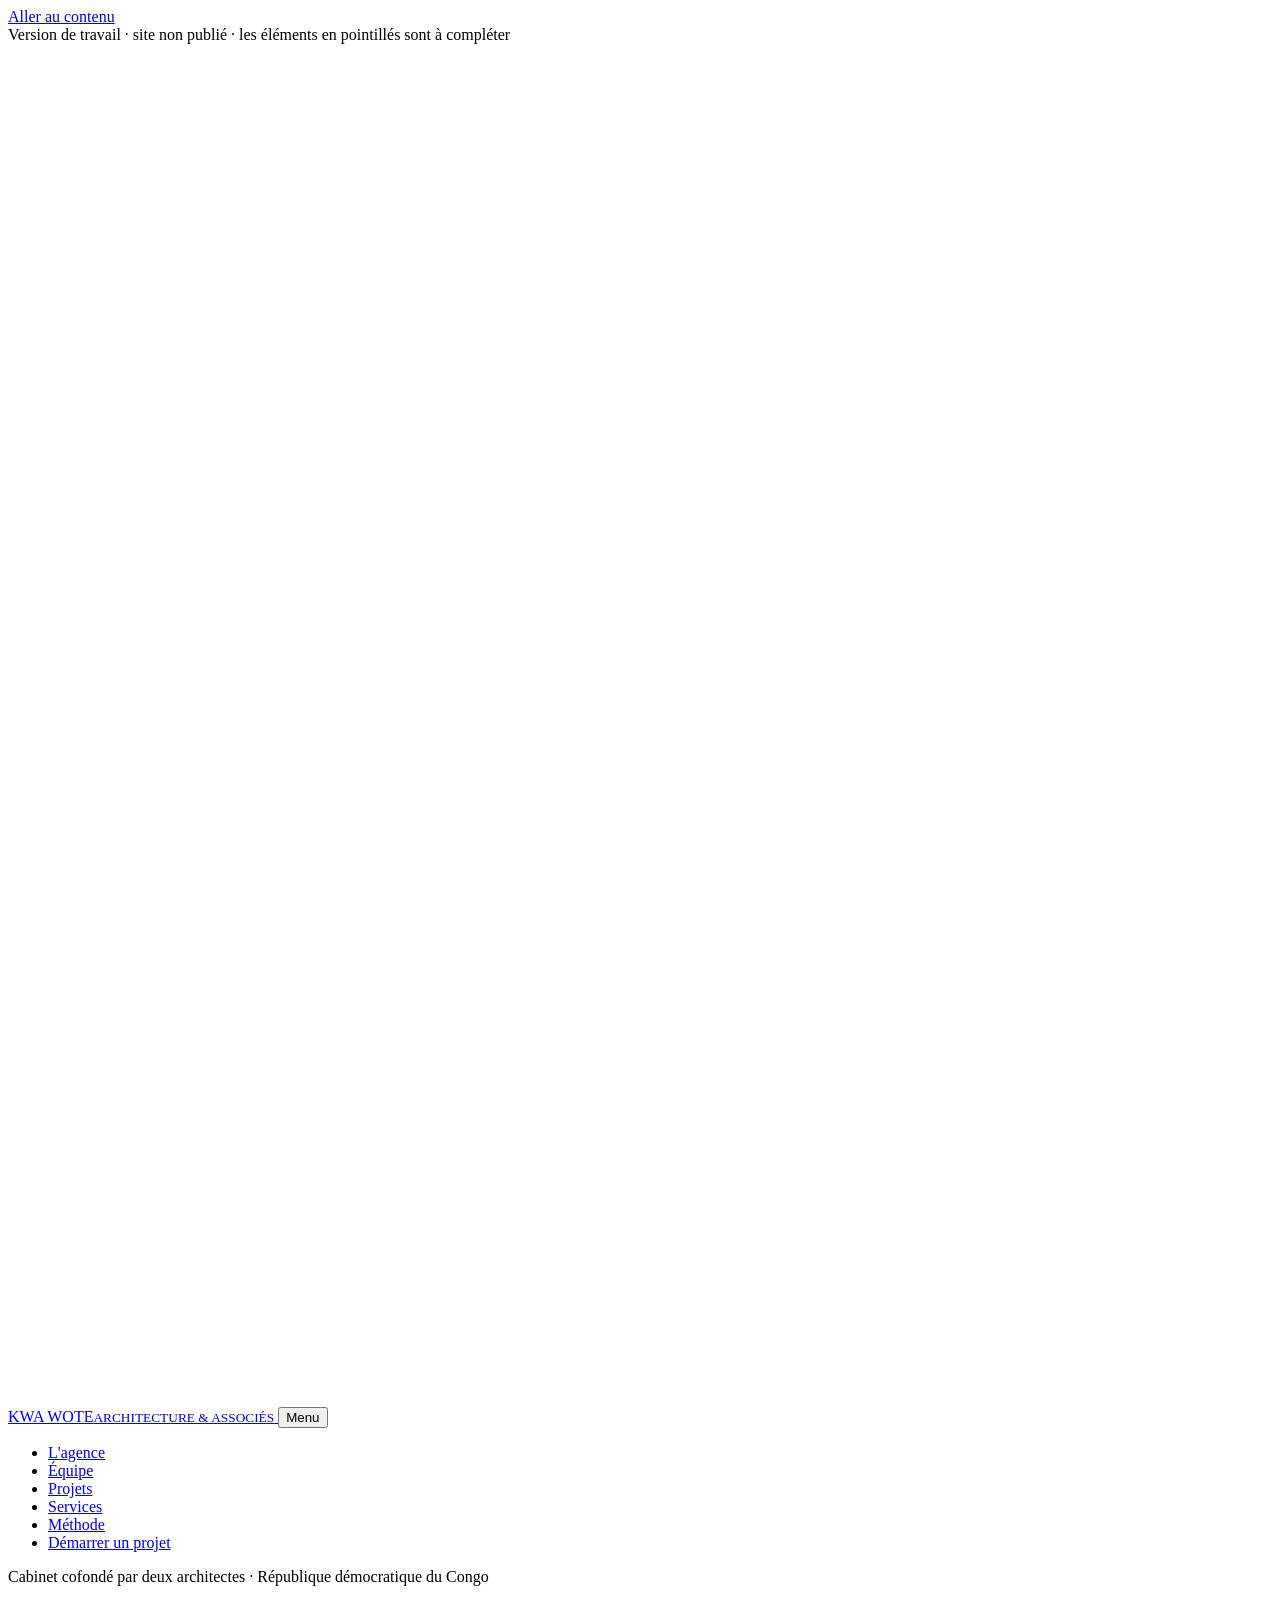
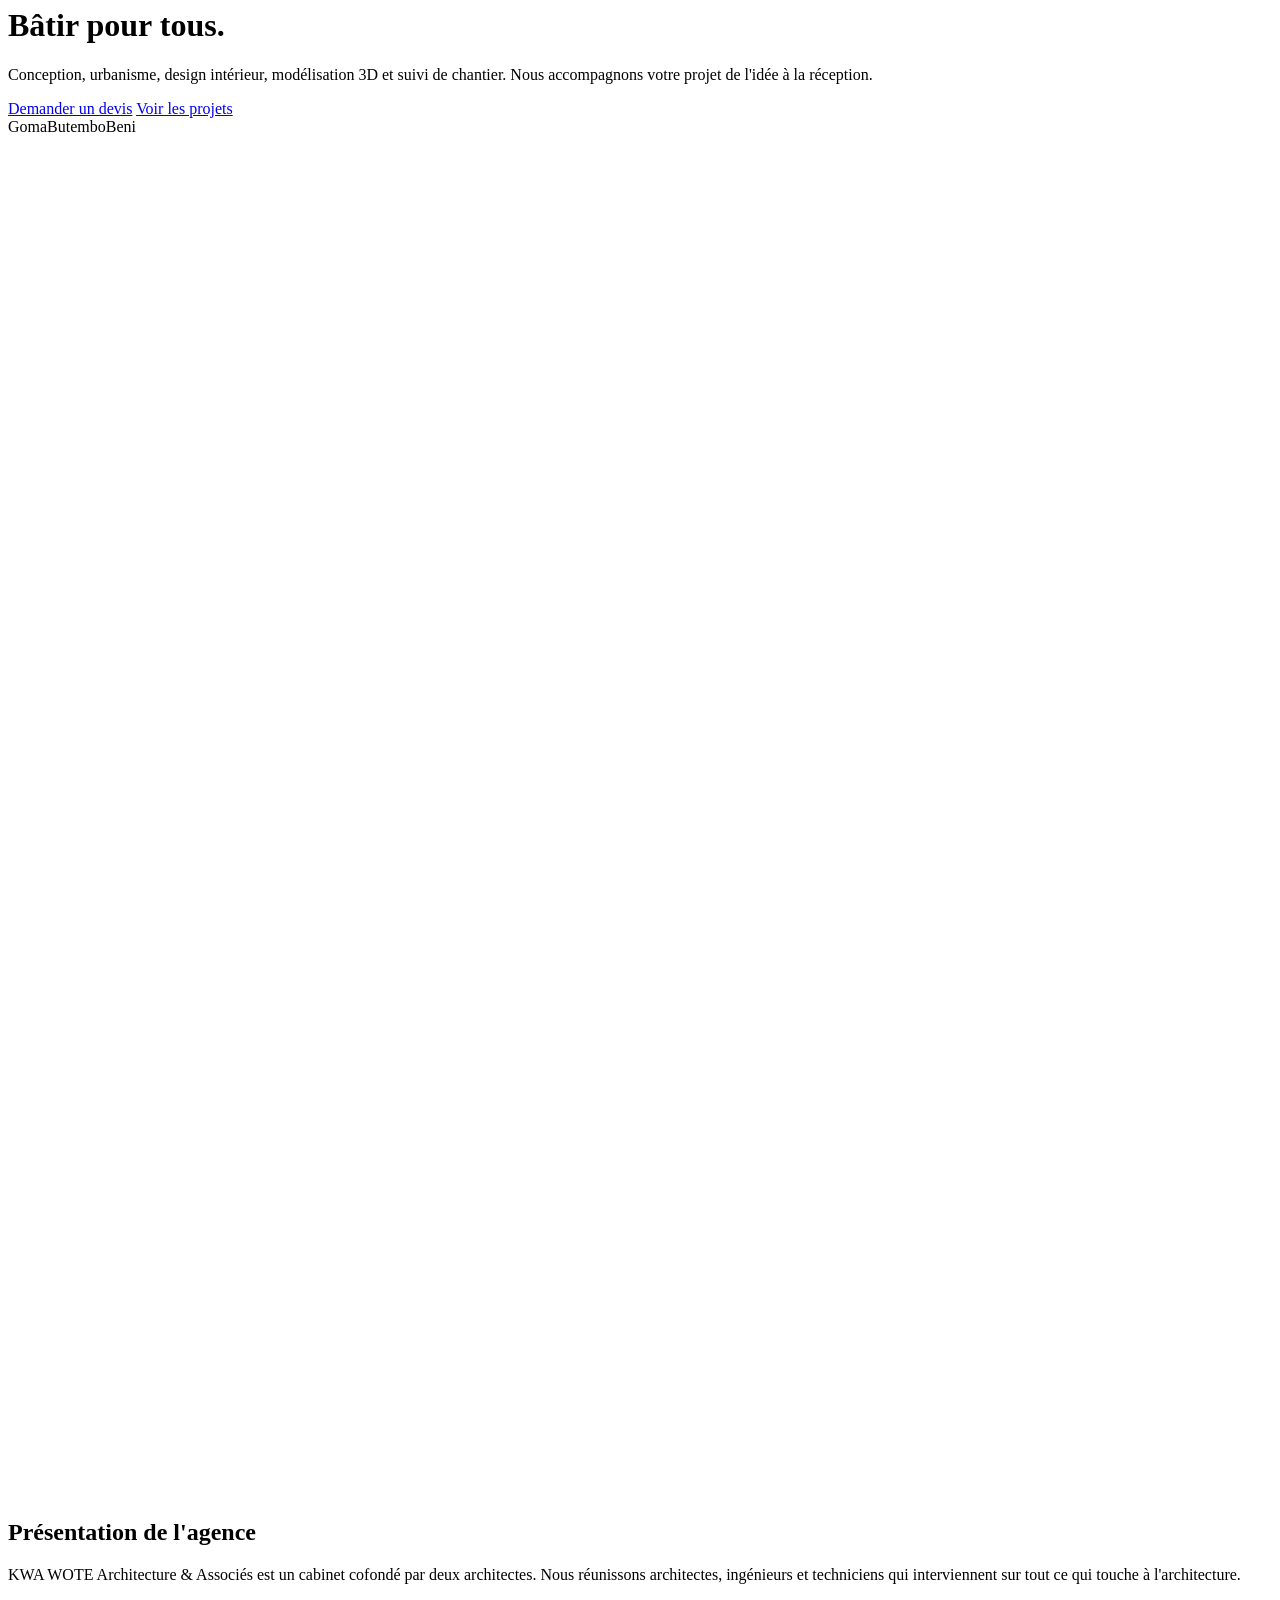
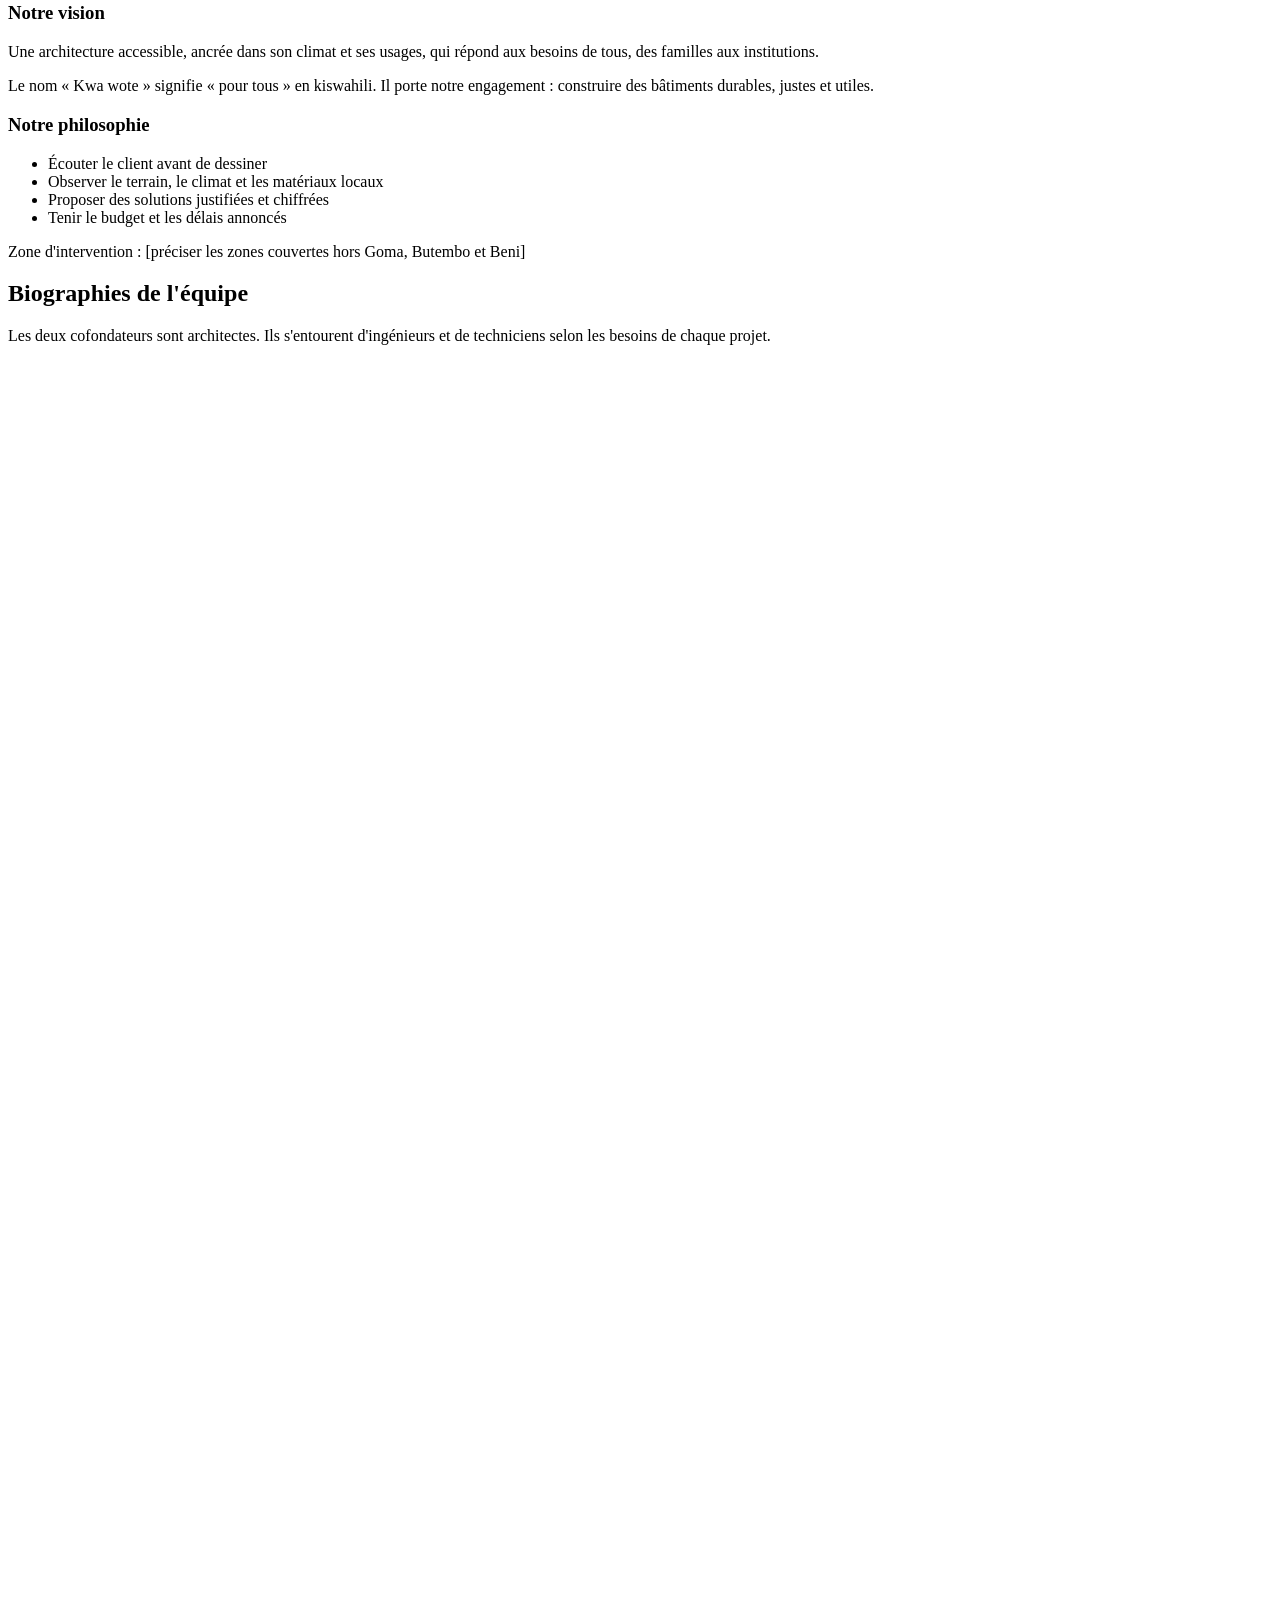
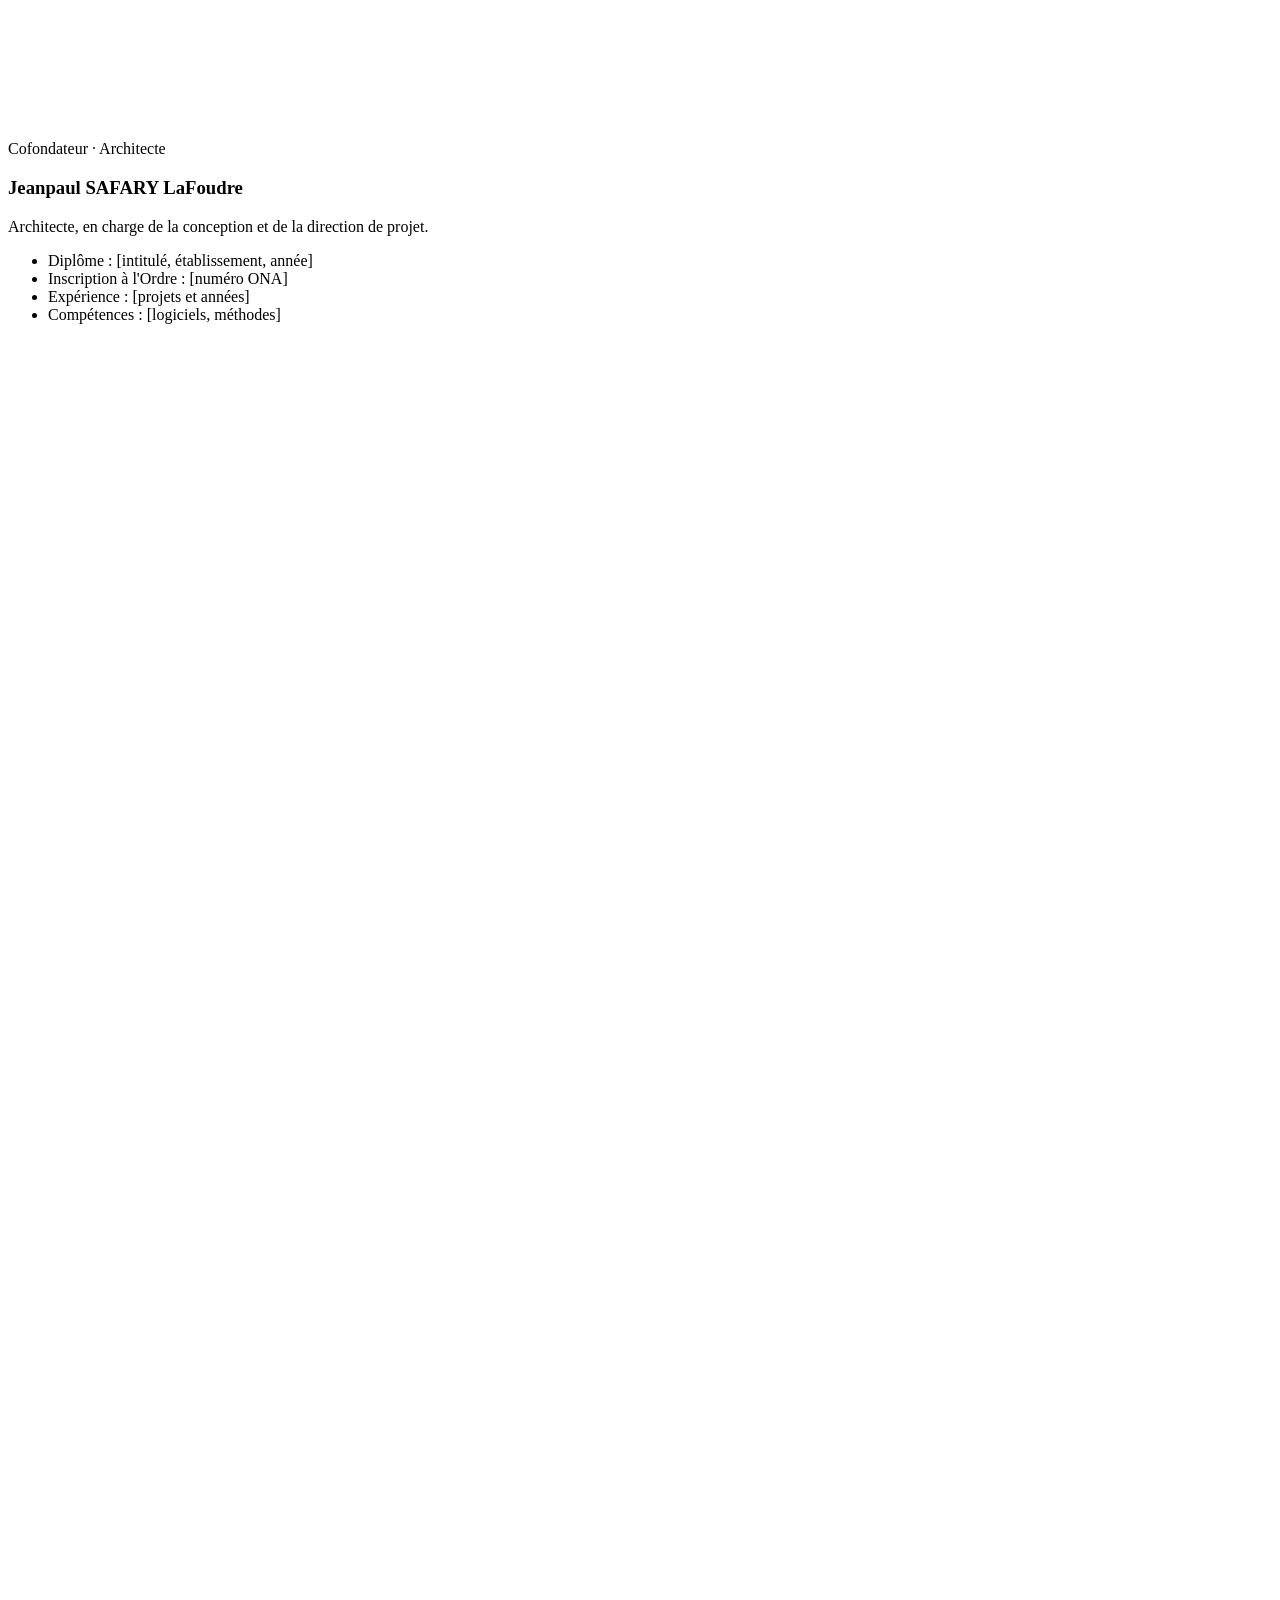
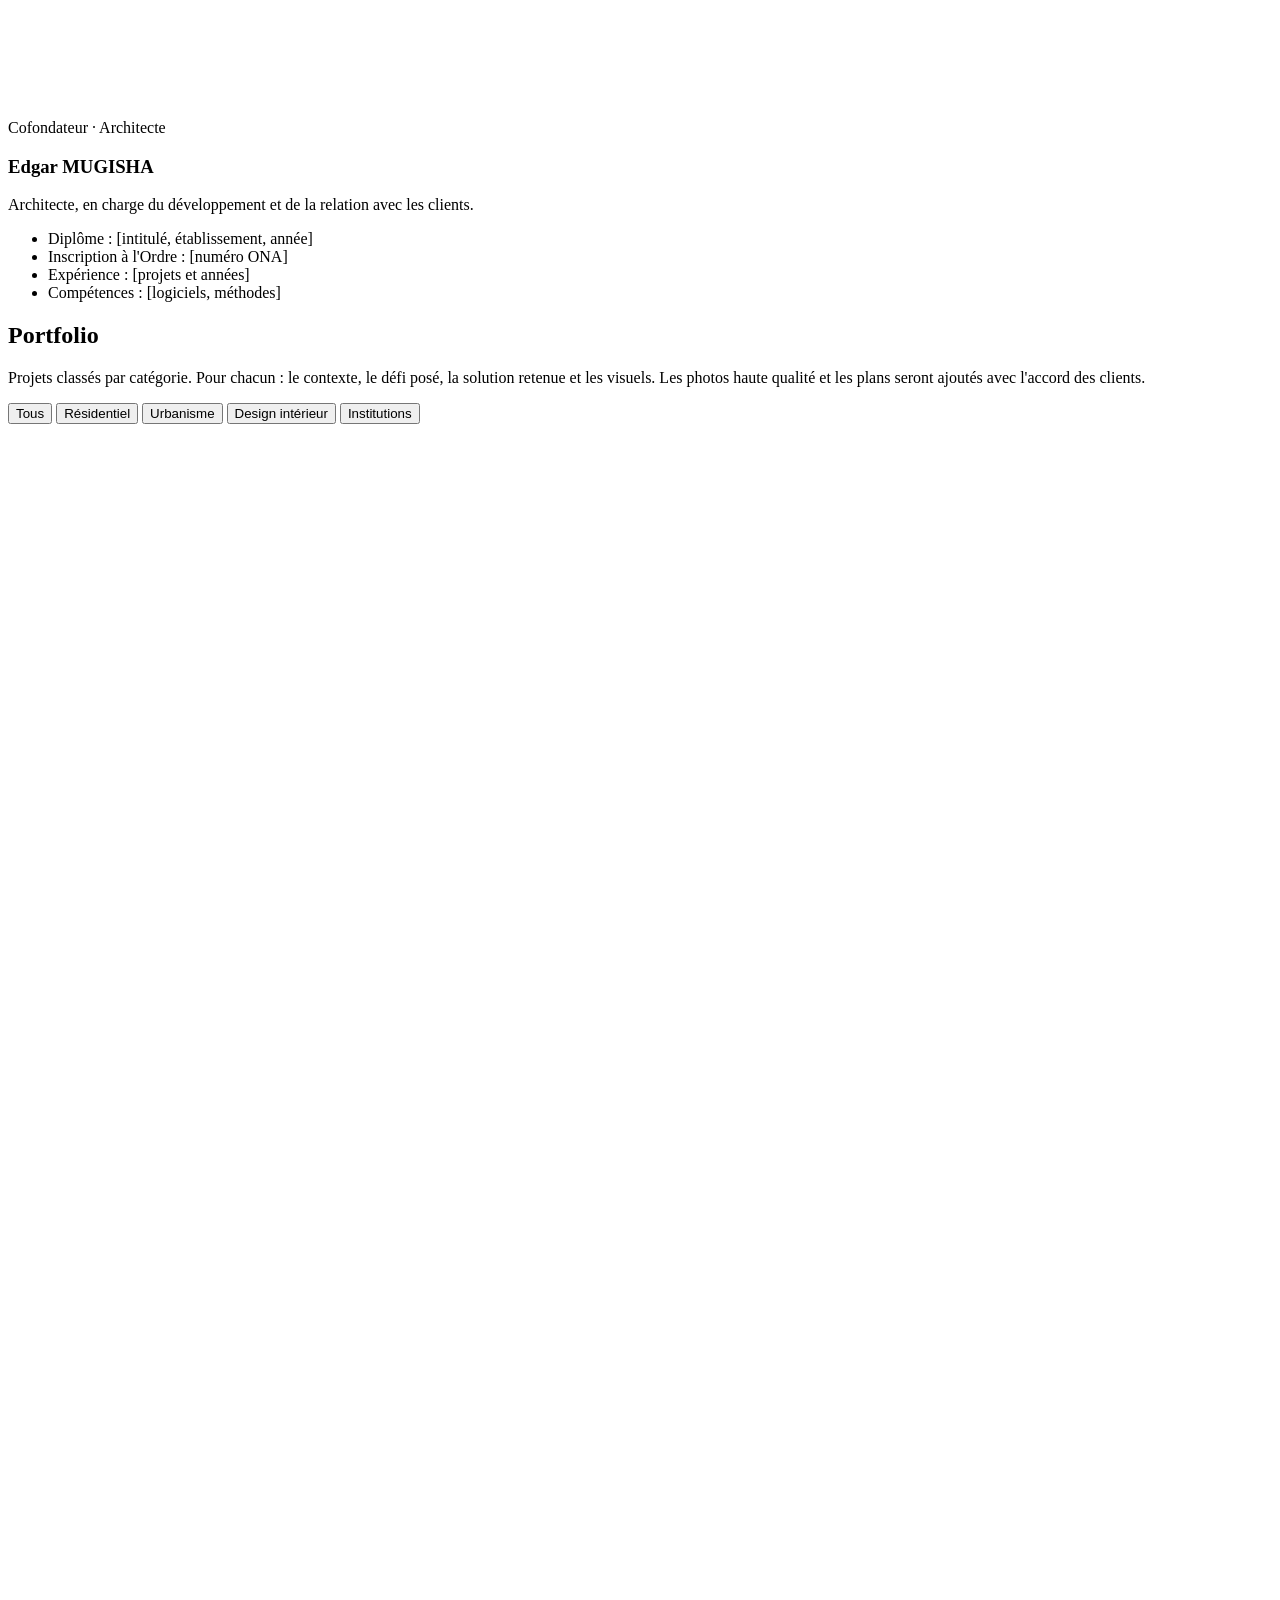
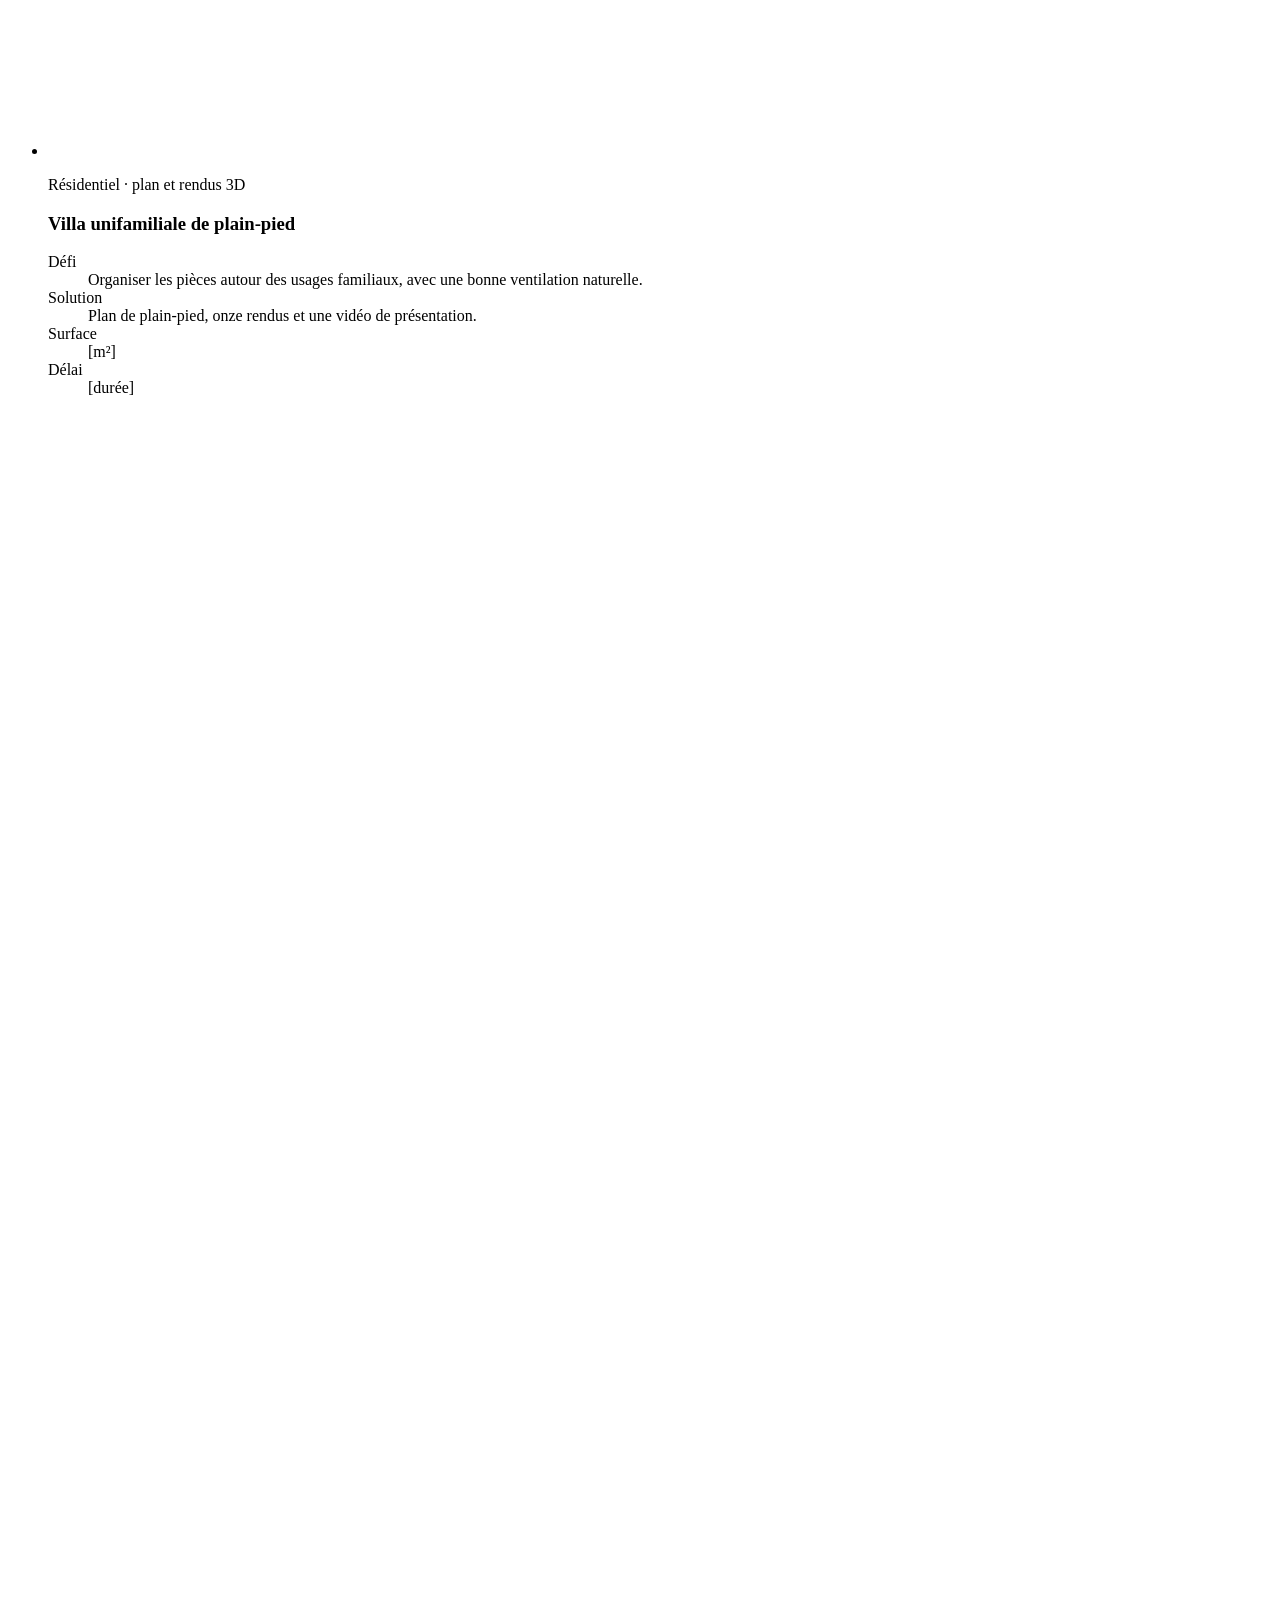
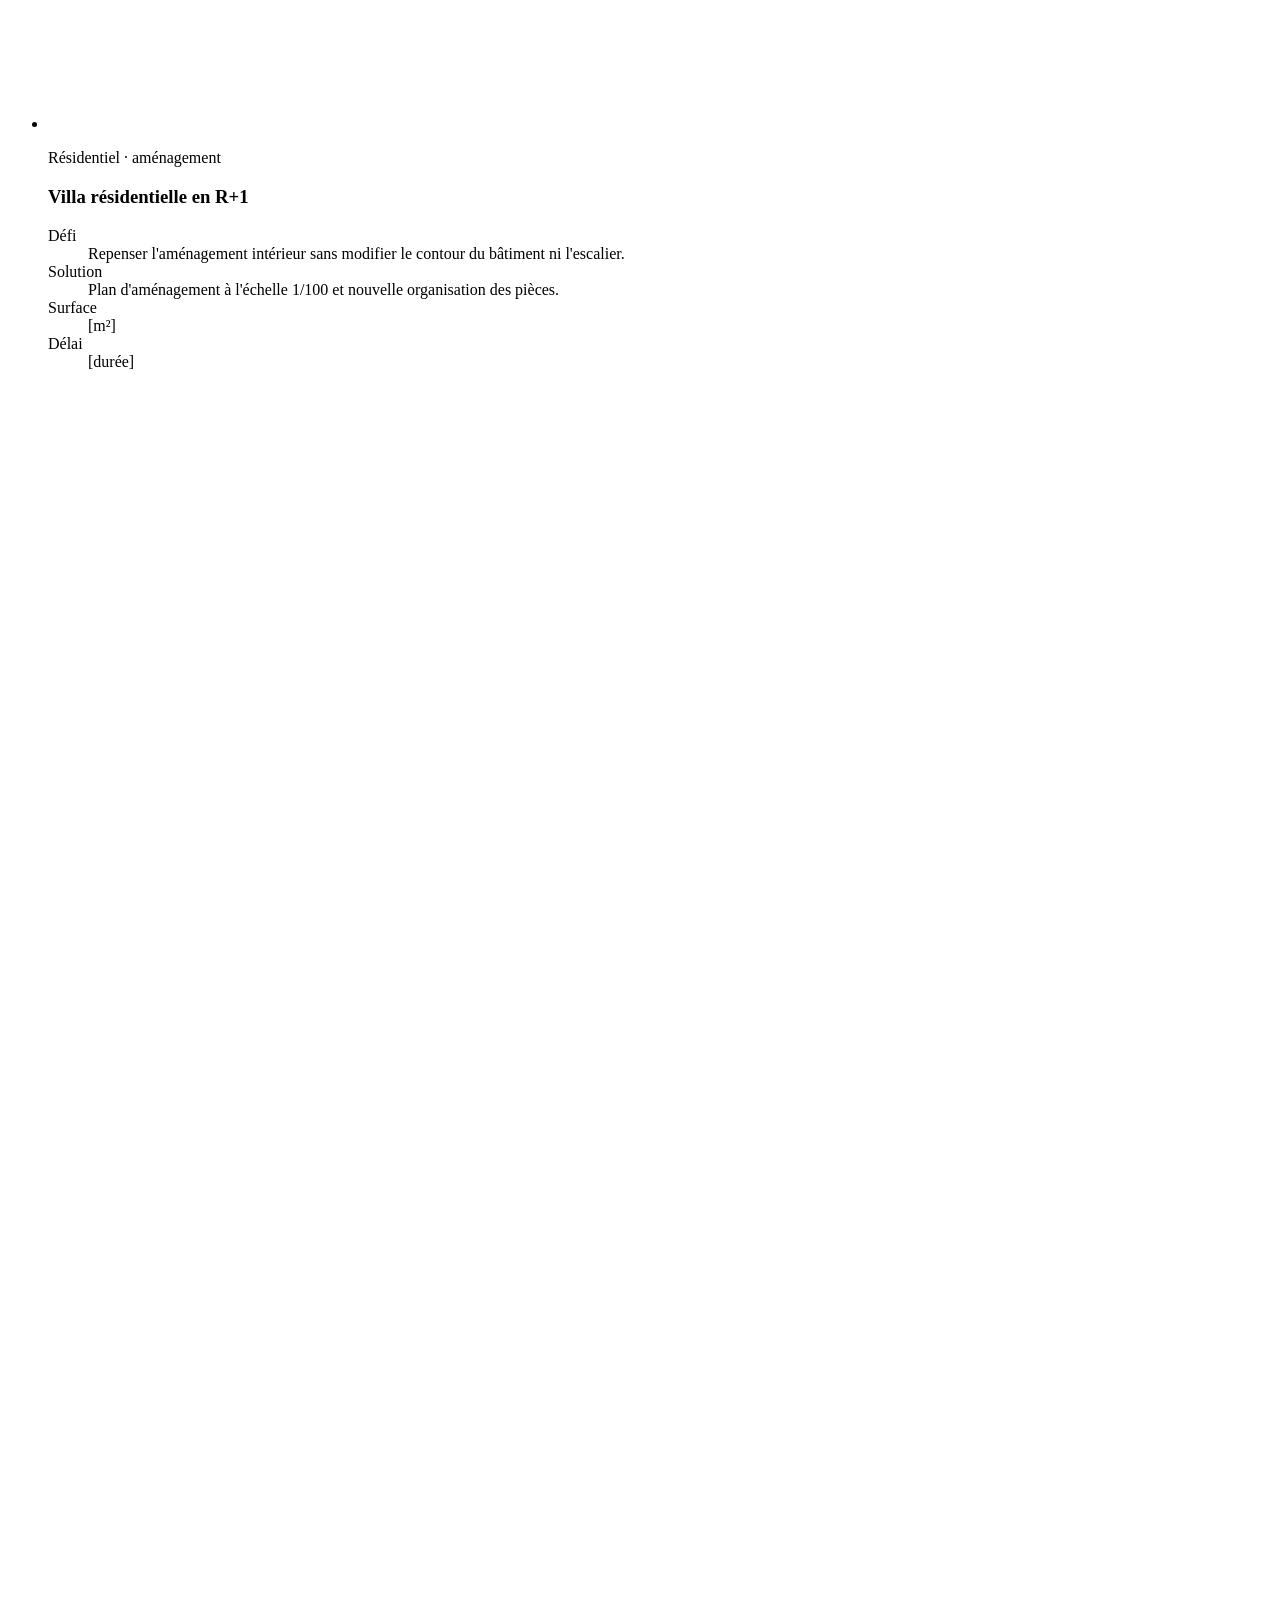
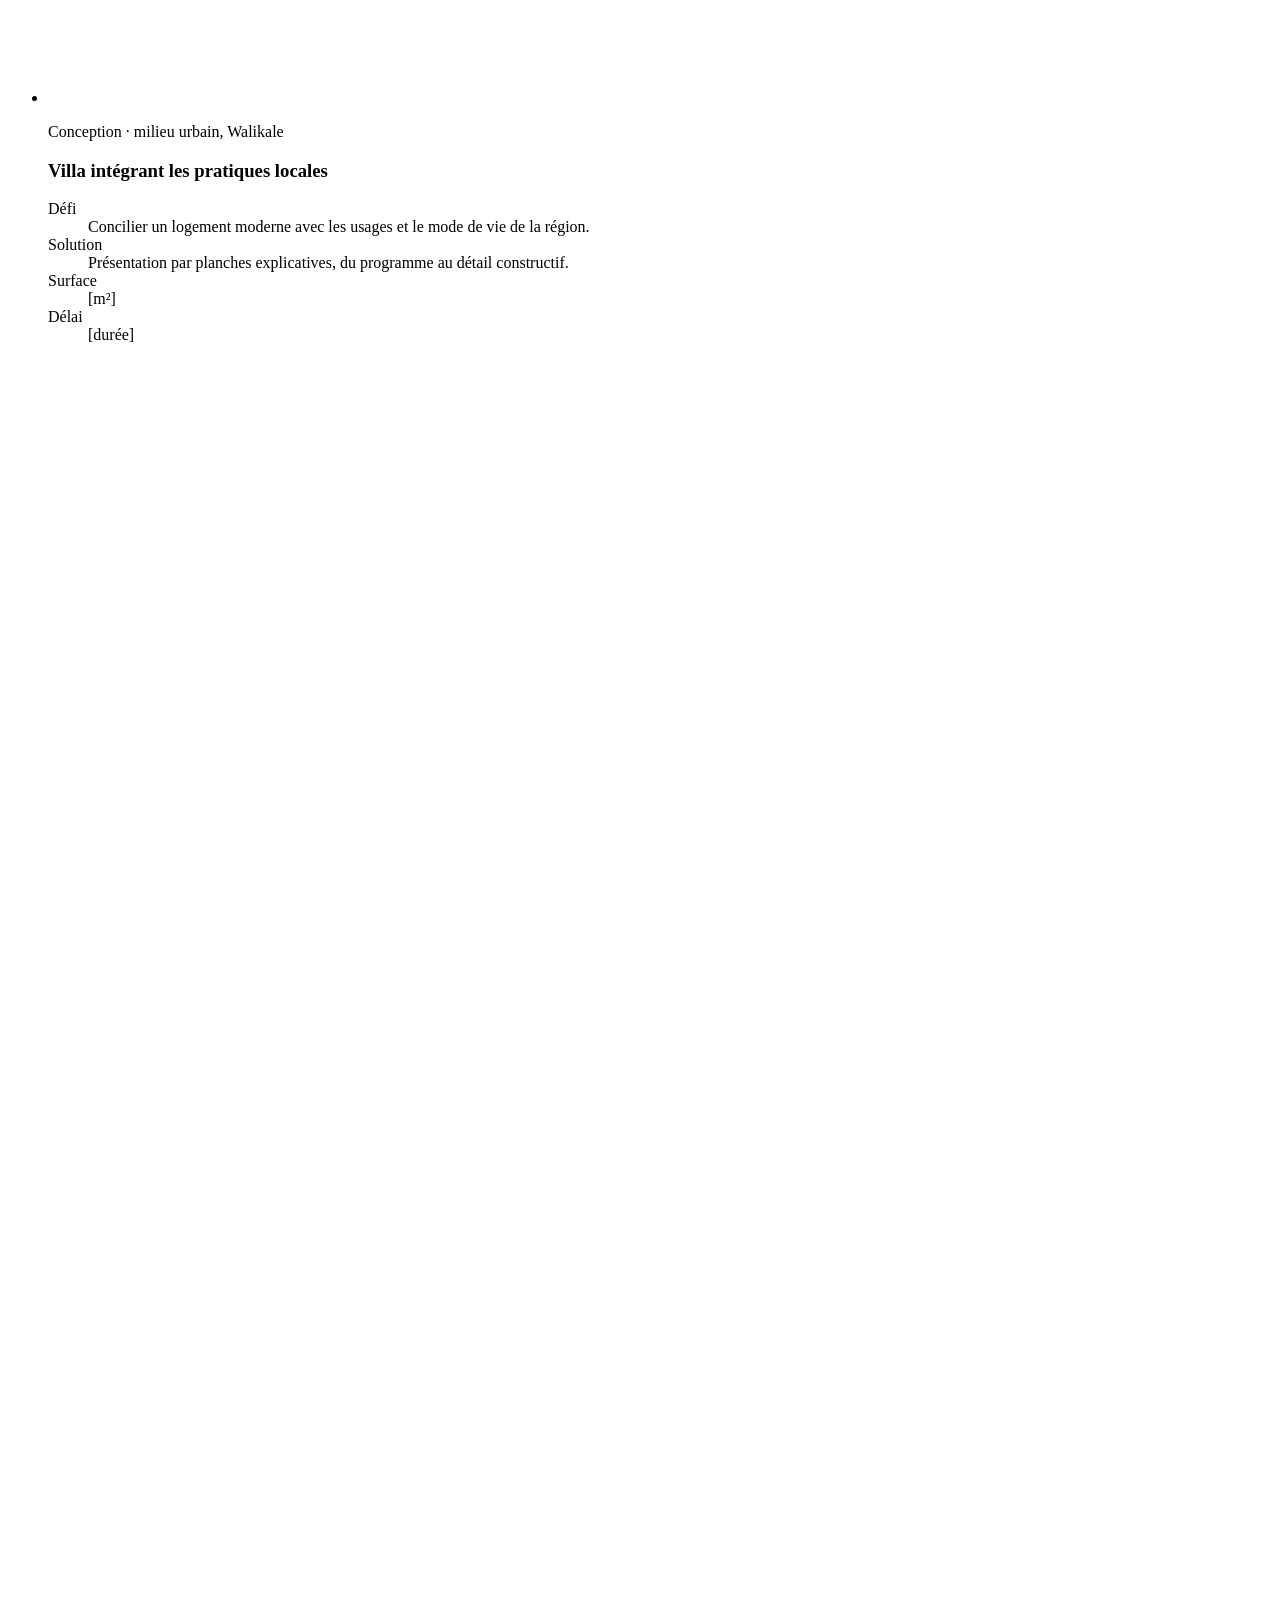
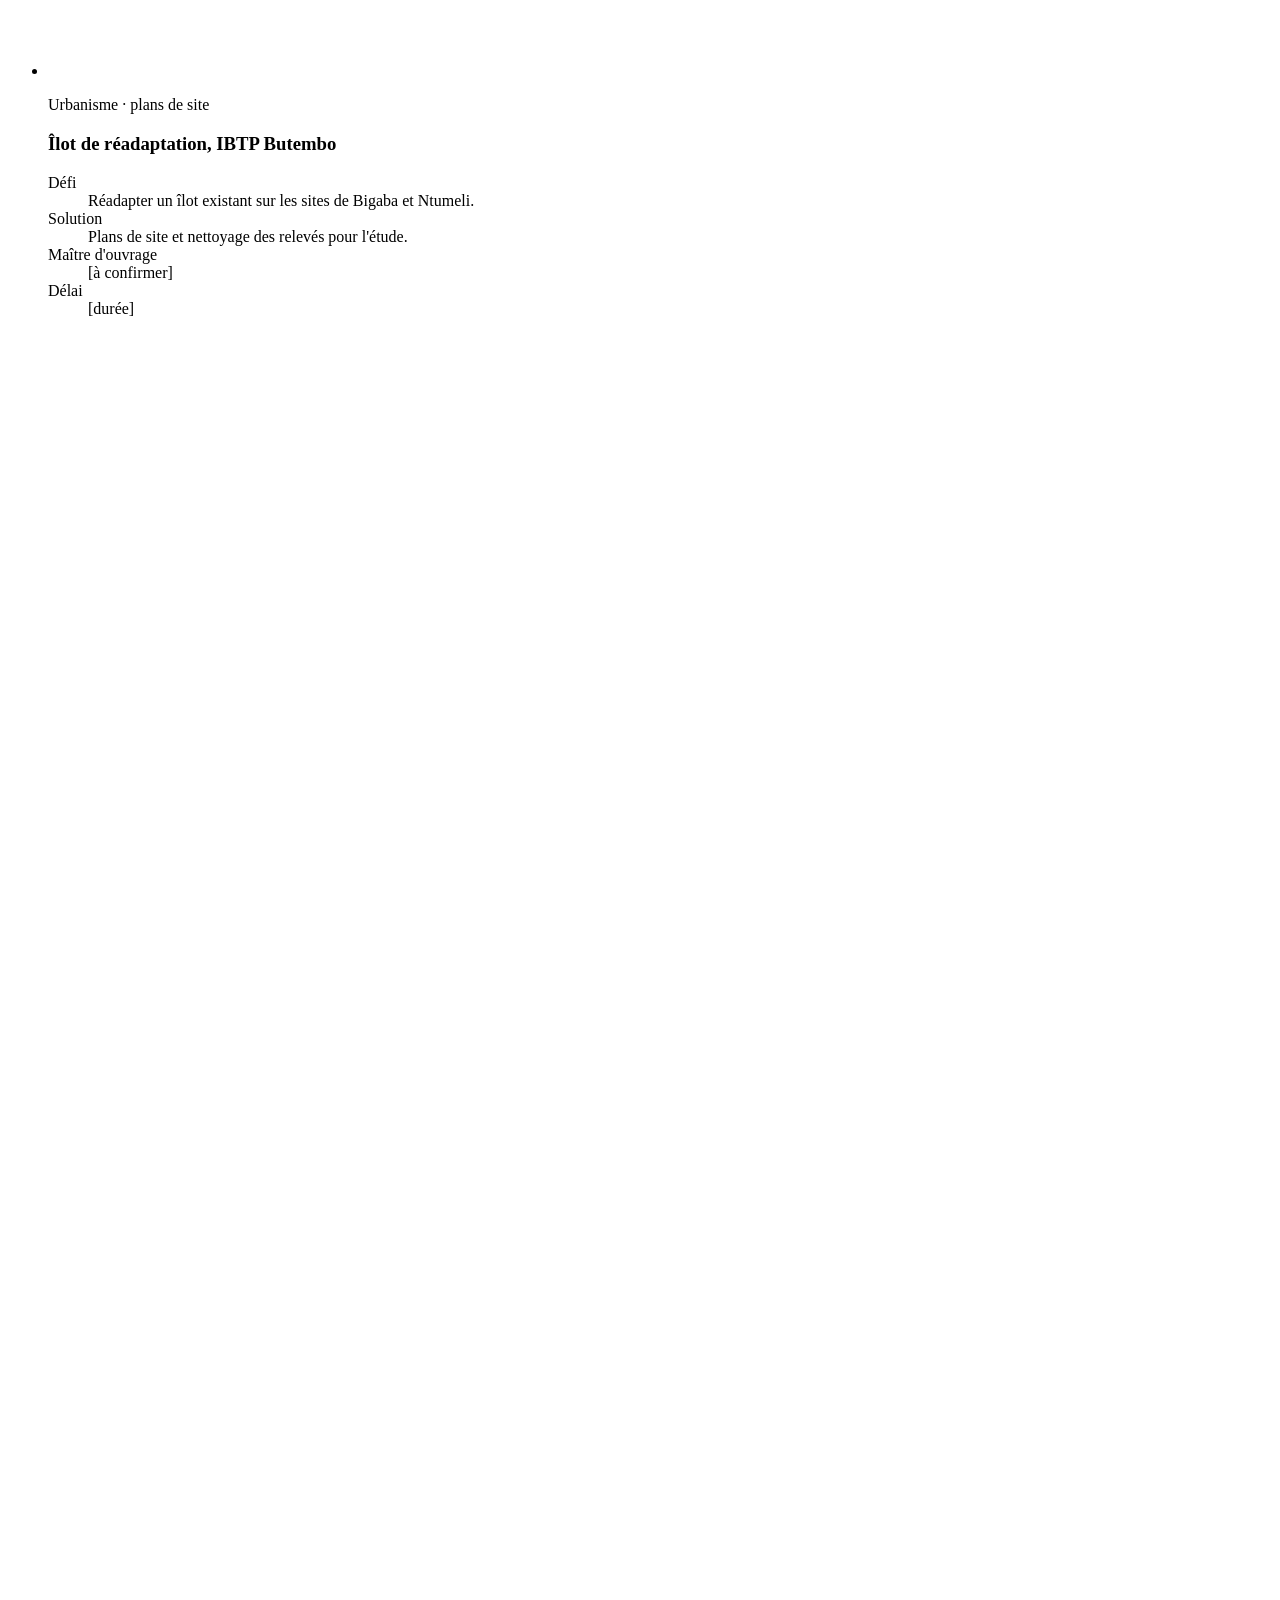
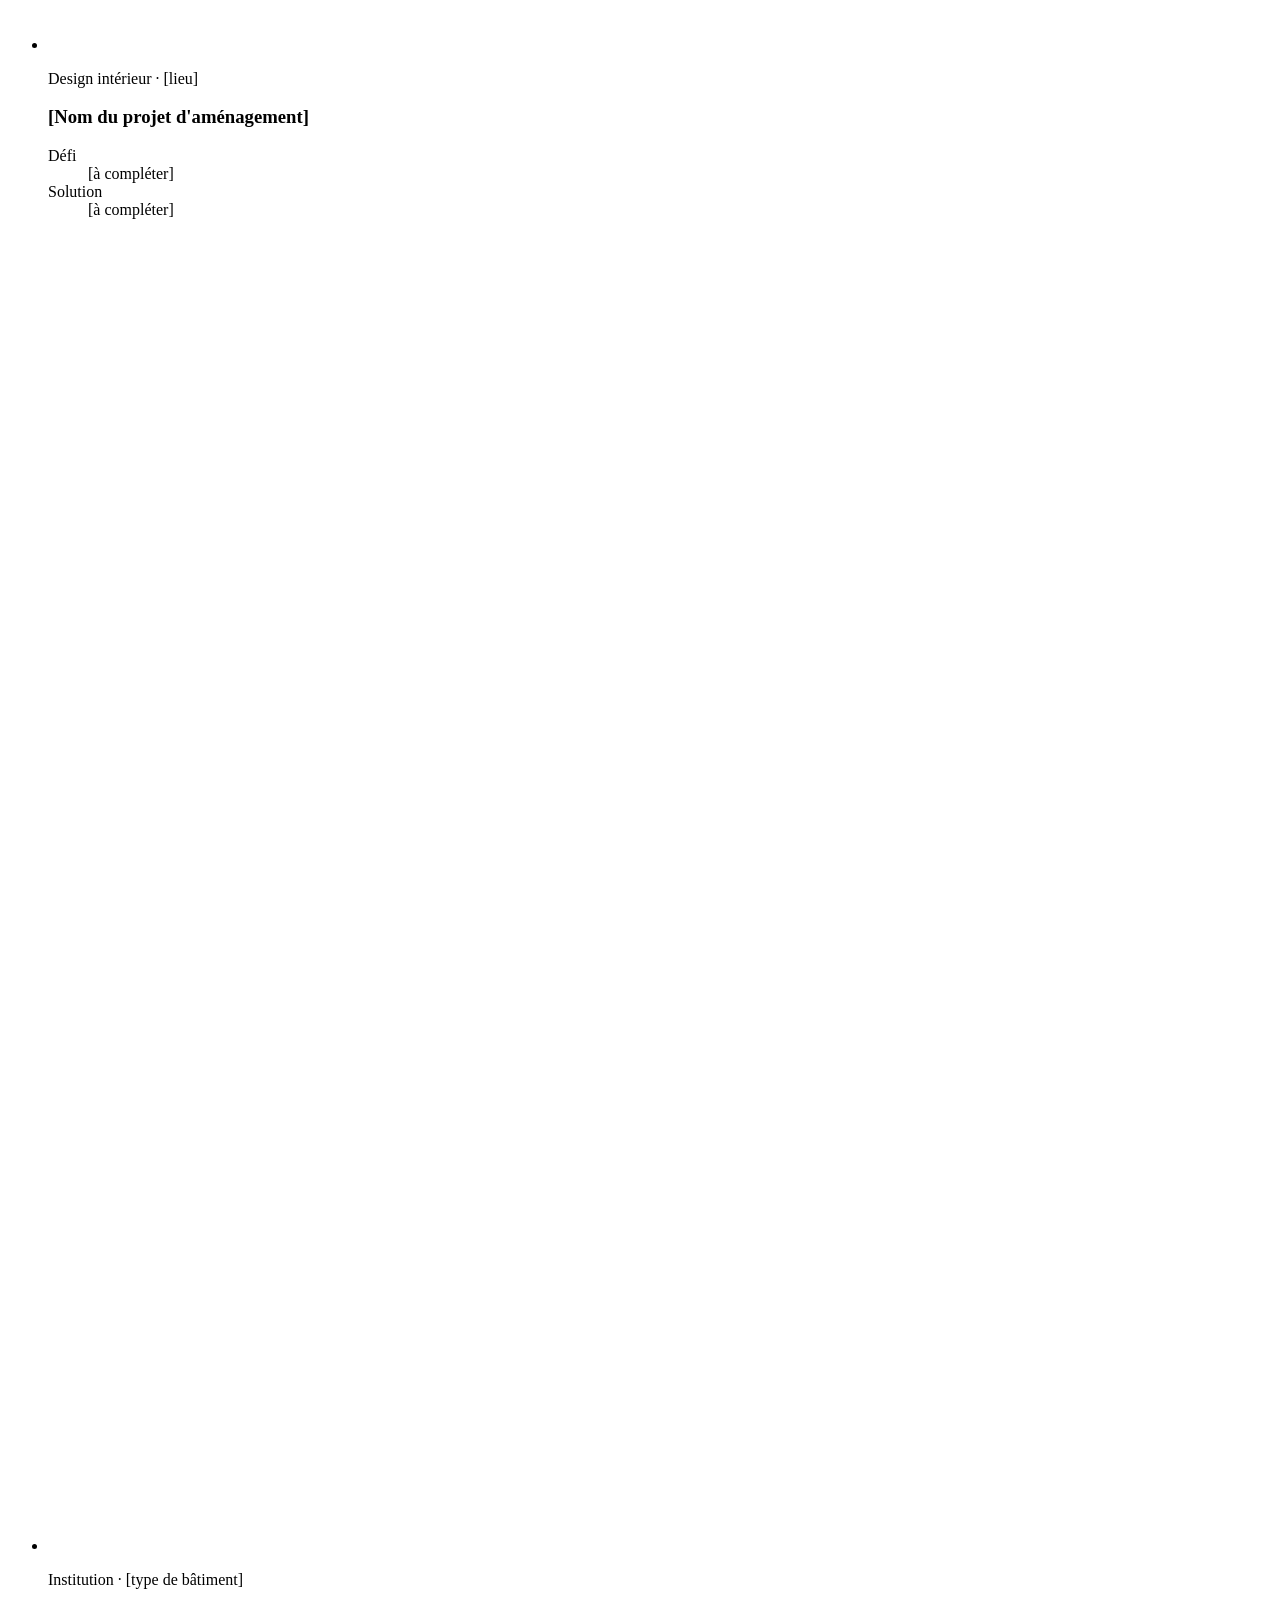
==== index.html @ 3d6a4de4 "site pour les architectes" ====
<!DOCTYPE html>
<html lang="fr">
<head>
<meta charset="utf-8">
<meta name="viewport" content="width=device-width, initial-scale=1, viewport-fit=cover">
<title>KWA WOTE Architecture &amp; Associés (KWAA) · Architectes à Goma, Butembo, Beni</title>
<meta name="description" content="KWA WOTE Architecture &amp; Associés : cabinet de deux architectes cofondateurs. Conception, urbanisme, design intérieur, modélisation 3D et suivi de chantier en RDC. Goma, Butembo, Beni.">
<meta name="robots" content="noindex, nofollow">
<link rel="canonical" href="https://kwaa.cd/">
<link rel="icon" href="assets/logo/KWAA_icone.svg" type="image/svg+xml">
<meta property="og:title" content="KWA WOTE Architecture &amp; Associés (KWAA)">
<meta property="og:description" content="Bâtir pour tous. Architectes à Goma, Butembo et Beni, intervention dans toute la RDC.">
<meta property="og:url" content="https://kwaa.cd/">
<meta property="og:type" content="website">
<script type="application/ld+json">
{
  "@context": "https://schema.org",
  "@type": "ArchitectureFirm",
  "name": "KWA WOTE Architecture & Associés",
  "alternateName": "KWAA",
  "url": "https://kwaa.cd/",
  "telephone": "+243992116623",
  "email": "contact@kwaa.cd",
  "description": "Cabinet cofondé par deux architectes : conception, urbanisme, design intérieur, modélisation 3D et suivi de chantier en RDC.",
  "founder": [
    {"@type": "Person", "name": "Jeanpaul SAFARY LaFoudre", "jobTitle": "Architecte"},
    {"@type": "Person", "name": "Edgar MUGISHA", "jobTitle": "Architecte"}
  ],
  "areaServed": "République démocratique du Congo",
  "location": [
    {"@type": "Place", "name": "Bureau de Goma", "address": {"@type": "PostalAddress", "addressLocality": "Goma", "addressCountry": "CD"}},
    {"@type": "Place", "name": "Bureau de Butembo", "address": {"@type": "PostalAddress", "addressLocality": "Butembo", "addressCountry": "CD"}},
    {"@type": "Place", "name": "Bureau de Beni", "address": {"@type": "PostalAddress", "addressLocality": "Beni", "addressCountry": "CD"}}
  ]
}
</script>
<link rel="preconnect" href="https://fonts.googleapis.com">
<link rel="preconnect" href="https://fonts.gstatic.com" crossorigin>
<link href="https://fonts.googleapis.com/css2?family=Catamaran:wght@400;500;600;700;800&display=swap" rel="stylesheet">
<link rel="stylesheet" href="css/style.css">
<link rel="stylesheet" href="css/admin.css">
</head>
<body>

<a class="skip" href="#contenu">Aller au contenu</a>
<div class="draft-bar">Version de travail · site non publié · les éléments en pointillés sont à compléter</div>

<header class="top">
  <div class="wrap">
    <a class="brand" href="#accueil" aria-label="KWA WOTE Architecture et Associés, accueil">
      <svg class="logo-icon" viewBox="0 0 3140 3376" aria-hidden="true"><use href="assets/logo/sprite.svg#kwaa-icon"/></svg>
      <span>KWA WOTE<small>ARCHITECTURE &amp; ASSOCIÉS</small></span>
    </a>
    <button class="menu-btn" aria-expanded="false" aria-controls="menu">Menu</button>
    <nav id="menu" aria-label="Navigation principale">
      <ul>
        <li><a href="#agence">L'agence</a></li>
        <li><a href="#equipe">Équipe</a></li>
        <li><a href="#projets">Projets</a></li>
        <li><a href="#services">Services</a></li>
        <li><a href="#methode">Méthode</a></li>
        <li><a href="#contact" class="nav-cta">Démarrer un projet</a></li>
      </ul>
    </nav>
  </div>
</header>

<main id="contenu">

<div id="accueil" class="hero">
  <div class="wrap">
    <div>
      <p class="kicker">Cabinet cofondé par deux architectes · République démocratique du Congo</p>
      <h1>Bâtir pour tous.</h1>
      <p class="lede">Conception, urbanisme, design intérieur, modélisation 3D et suivi de chantier. Nous accompagnons votre projet de l'idée à la réception.</p>
      <div class="cta">
        <a class="btn solid" href="#contact">Demander un devis</a>
        <a class="btn" href="#projets">Voir les projets</a>
      </div>
      <div class="cities" aria-label="Implantations"><span>Goma</span><span>Butembo</span><span>Beni</span></div>
    </div>
    <div class="hero-mark"><svg class="logo-full" viewBox="0 0 3140 3376" role="img" aria-label="Logo KWA WOTE Architecture et Associés"><use href="assets/logo/sprite.svg#kwaa-logo"/></svg></div>
  </div>
</div>

<section id="agence">
  <div class="wrap">
    <div class="head">
      <h2>Présentation de l'agence</h2>
      <p>KWA WOTE Architecture &amp; Associés est un cabinet cofondé par deux architectes. Nous réunissons architectes, ingénieurs et techniciens qui interviennent sur tout ce qui touche à l'architecture.</p>
    </div>
    <div class="split2">
      <div>
        <h3>Notre vision</h3>
        <p class="vision">Une architecture accessible, ancrée dans son climat et ses usages, qui répond aux besoins de tous, des familles aux institutions.</p>
        <p>Le nom « Kwa wote » signifie « pour tous » en kiswahili. Il porte notre engagement : construire des bâtiments durables, justes et utiles.</p>
      </div>
      <div class="ruled">
        <h3>Notre philosophie</h3>
        <ul>
          <li>Écouter le client avant de dessiner</li>
          <li>Observer le terrain, le climat et les matériaux locaux</li>
          <li>Proposer des solutions justifiées et chiffrées</li>
          <li>Tenir le budget et les délais annoncés</li>
        </ul>
        <p style="margin-top:16px">Zone d'intervention : <span class="todo">[préciser les zones couvertes hors Goma, Butembo et Beni]</span></p>
      </div>
    </div>
  </div>
</section>

<section id="equipe">
  <div class="wrap">
    <div class="head">
      <h2>Biographies de l'équipe</h2>
      <p>Les deux cofondateurs sont architectes. Ils s'entourent d'ingénieurs et de techniciens selon les besoins de chaque projet.</p>
    </div>
    <div class="founders">
      <article class="founder">
        <div class="photo" role="img" aria-label="Photo à ajouter"><svg viewBox="0 0 3140 3376" aria-hidden="true"><use href="assets/logo/sprite.svg#kwaa-icon"/></svg></div>
        <p class="role">Cofondateur · Architecte</p>
        <h3>Jeanpaul SAFARY LaFoudre</h3>
        <p>Architecte, en charge de la conception et de la direction de projet.</p>
        <ul class="bio-list">
          <li>Diplôme : <span class="todo">[intitulé, établissement, année]</span></li>
          <li>Inscription à l'Ordre : <span class="todo">[numéro ONA]</span></li>
          <li>Expérience : <span class="todo">[projets et années]</span></li>
          <li>Compétences : <span class="todo">[logiciels, méthodes]</span></li>
        </ul>
      </article>
      <article class="founder">
        <div class="photo" role="img" aria-label="Photo à ajouter"><svg viewBox="0 0 3140 3376" aria-hidden="true"><use href="assets/logo/sprite.svg#kwaa-icon"/></svg></div>
        <p class="role">Cofondateur · Architecte</p>
        <h3>Edgar MUGISHA</h3>
        <p>Architecte, en charge du développement et de la relation avec les clients.</p>
        <ul class="bio-list">
          <li>Diplôme : <span class="todo">[intitulé, établissement, année]</span></li>
          <li>Inscription à l'Ordre : <span class="todo">[numéro ONA]</span></li>
          <li>Expérience : <span class="todo">[projets et années]</span></li>
          <li>Compétences : <span class="todo">[logiciels, méthodes]</span></li>
        </ul>
      </article>
    </div>
  </div>
</section>

<section id="projets">
  <div class="wrap">
    <div class="head">
      <h2>Portfolio</h2>
      <p>Projets classés par catégorie. Pour chacun : le contexte, le défi posé, la solution retenue et les visuels. Les photos haute qualité et les plans seront ajoutés avec l'accord des clients.</p>
    </div>
    <div class="filters" role="group" aria-label="Filtrer les projets">
      <button aria-pressed="true" data-f="all">Tous</button>
      <button aria-pressed="false" data-f="res">Résidentiel</button>
      <button aria-pressed="false" data-f="urb">Urbanisme</button>
      <button aria-pressed="false" data-f="des">Design intérieur</button>
      <button aria-pressed="false" data-f="ins">Institutions</button>
    </div>
    <ul class="projects" id="grille">
      <li class="project" data-cat="res">
        <div class="frame" role="img" aria-label="Photo à venir"><svg viewBox="0 0 3140 3376" aria-hidden="true"><use href="assets/logo/sprite.svg#kwaa-icon"/></svg></div>
        <p class="meta">Résidentiel · plan et rendus 3D</p>
        <h3>Villa unifamiliale de plain-pied</h3>
        <dl>
          <dt>Défi</dt><dd>Organiser les pièces autour des usages familiaux, avec une bonne ventilation naturelle.</dd>
          <dt>Solution</dt><dd>Plan de plain-pied, onze rendus et une vidéo de présentation.</dd>
          <dt>Surface</dt><dd><span class="todo">[m²]</span></dd>
          <dt>Délai</dt><dd><span class="todo">[durée]</span></dd>
        </dl>
      </li>
      <li class="project" data-cat="res">
        <div class="frame" role="img" aria-label="Photo à venir"><svg viewBox="0 0 3140 3376" aria-hidden="true"><use href="assets/logo/sprite.svg#kwaa-icon"/></svg></div>
        <p class="meta">Résidentiel · aménagement</p>
        <h3>Villa résidentielle en R+1</h3>
        <dl>
          <dt>Défi</dt><dd>Repenser l'aménagement intérieur sans modifier le contour du bâtiment ni l'escalier.</dd>
          <dt>Solution</dt><dd>Plan d'aménagement à l'échelle 1/100 et nouvelle organisation des pièces.</dd>
          <dt>Surface</dt><dd><span class="todo">[m²]</span></dd>
          <dt>Délai</dt><dd><span class="todo">[durée]</span></dd>
        </dl>
      </li>
      <li class="project" data-cat="res">
        <div class="frame" role="img" aria-label="Photo à venir"><svg viewBox="0 0 3140 3376" aria-hidden="true"><use href="assets/logo/sprite.svg#kwaa-icon"/></svg></div>
        <p class="meta">Conception · milieu urbain, Walikale</p>
        <h3>Villa intégrant les pratiques locales</h3>
        <dl>
          <dt>Défi</dt><dd>Concilier un logement moderne avec les usages et le mode de vie de la région.</dd>
          <dt>Solution</dt><dd>Présentation par planches explicatives, du programme au détail constructif.</dd>
          <dt>Surface</dt><dd><span class="todo">[m²]</span></dd>
          <dt>Délai</dt><dd><span class="todo">[durée]</span></dd>
        </dl>
      </li>
      <li class="project" data-cat="urb">
        <div class="frame" role="img" aria-label="Photo à venir"><svg viewBox="0 0 3140 3376" aria-hidden="true"><use href="assets/logo/sprite.svg#kwaa-icon"/></svg></div>
        <p class="meta">Urbanisme · plans de site</p>
        <h3>Îlot de réadaptation, IBTP Butembo</h3>
        <dl>
          <dt>Défi</dt><dd>Réadapter un îlot existant sur les sites de Bigaba et Ntumeli.</dd>
          <dt>Solution</dt><dd>Plans de site et nettoyage des relevés pour l'étude.</dd>
          <dt>Maître d'ouvrage</dt><dd><span class="todo">[à confirmer]</span></dd>
          <dt>Délai</dt><dd><span class="todo">[durée]</span></dd>
        </dl>
      </li>
      <li class="project" data-cat="des">
        <div class="frame" role="img" aria-label="Photo à venir"><svg viewBox="0 0 3140 3376" aria-hidden="true"><use href="assets/logo/sprite.svg#kwaa-icon"/></svg></div>
        <p class="meta">Design intérieur · <span class="todo">[lieu]</span></p>
        <h3><span class="todo">[Nom du projet d'aménagement]</span></h3>
        <dl>
          <dt>Défi</dt><dd><span class="todo">[à compléter]</span></dd>
          <dt>Solution</dt><dd><span class="todo">[à compléter]</span></dd>
        </dl>
      </li>
      <li class="project" data-cat="ins">
        <div class="frame" role="img" aria-label="Photo à venir"><svg viewBox="0 0 3140 3376" aria-hidden="true"><use href="assets/logo/sprite.svg#kwaa-icon"/></svg></div>
        <p class="meta">Institution · <span class="todo">[type de bâtiment]</span></p>
        <h3><span class="todo">[Nom du projet institutionnel]</span></h3>
        <dl>
          <dt>Défi</dt><dd><span class="todo">[à compléter]</span></dd>
          <dt>Solution</dt><dd><span class="todo">[à compléter]</span></dd>
        </dl>
      </li>
    </ul>
  </div>
</section>

<section id="services">
  <div class="wrap">
    <div class="head">
      <h2>Services proposés</h2>
      <p>Nous intervenons sur les projets privés, les institutions et les promoteurs. Chaque mission est cadrée par écrit, avec un livrable clair.</p>
    </div>
    <ul class="services">
      <li><h3>Architecture résidentielle</h3><p>Villas, duplex et résidences : du croquis au plan d'exécution.</p><p class="tags">Conception · Plans · Rendus 3D</p></li>
      <li><h3>Architecture commerciale et professionnelle</h3><p>Bureaux, boutiques, salles de formation et réhabilitations, avec programme, estimation et dossier d'autorisation.</p><p class="tags">Programmation · Estimation · Autorisation</p></li>
      <li><h3>Urbanisme et études urbaines</h3><p>Diagnostics de terrain, relevés, propositions d'aménagement et esquisses pour quartiers et parcelles.</p><p class="tags">Relevés · Diagnostic · Esquisse</p></li>
      <li><h3>Design d'intérieur</h3><p>Aménagement, matériaux, éclairage naturel et confort thermique.</p><p class="tags">Aménagement · Matériaux · Mobilier</p></li>
      <li><h3>Modélisation 3D et rendus</h3><p>Maquettes numériques et rendus photoréalistes pour valider le projet avant chantier.</p><p class="tags">3D · BIM · Rendus</p></li>
      <li><h3>Suivi de chantier et maîtrise d'œuvre</h3><p>Coordination des entreprises, contrôle de l'exécution, planning et comptes rendus écrits.</p><p class="tags">Coordination · Contrôle · Réception</p></li>
      <li><h3>Assistance à la maîtrise d'ouvrage</h3><p>Cahier des charges, consultation des entreprises et suivi budgétaire pour les maîtres d'ouvrage.</p><p class="tags">Cahier des charges · Consultation · Budget</p></li>
      <li><h3>Expertise immobilière</h3><p>Diagnostic de l'état d'un bâtiment avant achat, rénovation ou mise en location.</p><p class="tags">Diagnostic · Évaluation</p></li>
    </ul>
  </div>
</section>

<section id="methode">
  <div class="wrap">
    <div class="head">
      <h2>Processus de travail</h2>
      <p>Six étapes, avec une validation de votre part avant chaque suivante. Rien n'est engagé sans accord écrit.</p>
    </div>
    <ol class="steps">
      <li><span class="n">1</span><h3>Conception</h3><p>Écoute du besoin, visite du terrain et programme.</p></li>
      <li><span class="n">2</span><h3>Esquisses</h3><p>Deux ou trois solutions présentées avec leurs coûts.</p></li>
      <li><span class="n">3</span><h3>Maquettes</h3><p>Plans, rendus 3D et maquettes numériques validés avec vous.</p></li>
      <li><span class="n">4</span><h3>Permis</h3><p>Constitution et dépôt du dossier auprès des administrations.</p></li>
      <li><span class="n">5</span><h3>Chantier</h3><p>Consultation des entreprises, coordination et contrôle de l'exécution.</p></li>
      <li><span class="n">6</span><h3>Réception</h3><p>Vérification de la conformité, levée des réserves et remise.</p></li>
    </ol>
    <div class="commit"><strong>Budget et délais.</strong><p>Nous annonçons un budget et un calendrier par écrit, puis signalons immédiatement tout écart avec les solutions possibles.</p></div>
  </div>
</section>

<section>
  <div class="wrap">
    <div class="head">
      <h2>Expertise technique</h2>
      <p>Les choix techniques sont justifiés par le climat, les matériaux disponibles et les exigences des maîtres d'ouvrage.</p>
    </div>
    <div class="expertise">
      <div><h3>Matériaux</h3><p>Matériaux locaux et durables, choisis selon leur disponibilité, leur coût et leur entretien. <span class="todo">[liste des matériaux courants]</span></p></div>
      <div><h3>Technologies et BIM</h3><p>Modélisation des projets en 3D et coordination des disciplines. <span class="todo">[logiciels utilisés, ex. Revit, 3ds Max]</span></p></div>
      <div><h3>Normes</h3><p>Respect des règles de construction en vigueur en RDC. <span class="todo">[normes et référentiels appliqués]</span></p></div>
    </div>
  </div>
</section>

<section class="green" id="environnement">
  <div class="wrap">
    <div class="head">
      <h2>Approche environnementale</h2>
      <p>Des bâtiments qui consomment moins et qui restent confortables toute l'année.</p>
    </div>
    <div class="pillars">
      <div><h3>Conception bioclimatique</h3><p>Orientation, ventilation naturelle et protection solaire dès l'esquisse.</p></div>
      <div><h3>Gestion énergétique</h3><p>Éclairage naturel, choix des équipements et réduction des besoins. <span class="todo">[solutions retenues]</span></p></div>
      <div><h3>Certifications</h3><p><span class="todo">[certifications ou labels, le cas échéant]</span></p></div>
    </div>
  </div>
</section>

<section>
  <div class="wrap">
    <div class="head">
      <h2>Témoignages clients</h2>
      <p>Avis et retours d'expérience des clients, publiés avec leur accord écrit.</p>
    </div>
    <div class="testimonials">
      <figure class="quote"><blockquote><span class="todo">[Témoignage client à compléter]</span></blockquote><figcaption><cite><span class="todo">[Nom, fonction, projet]</span></cite></figcaption></figure>
      <figure class="quote"><blockquote><span class="todo">[Témoignage client à compléter]</span></blockquote><figcaption><cite><span class="todo">[Nom, fonction, projet]</span></cite></figcaption></figure>
      <figure class="quote"><blockquote><span class="todo">[Témoignage client à compléter]</span></blockquote><figcaption><cite><span class="todo">[Nom, fonction, projet]</span></cite></figcaption></figure>
    </div>
    <div class="case">
      <div><h3>Étude de cas</h3><p>Présentation détaillée d'un projet, du besoin à la réception.</p></div>
      <dl>
        <dt>Client</dt><dd><span class="todo">[type de client]</span></dd>
        <dt>Besoin</dt><dd><span class="todo">[à compléter]</span></dd>
        <dt>Solution</dt><dd><span class="todo">[à compléter]</span></dd>
        <dt>Résultat</dt><dd><span class="todo">[délai, budget tenu, satisfaction]</span></dd>
      </dl>
    </div>
  </div>
</section>

<section>
  <div class="wrap">
    <div class="head">
      <h2>Actualités et publications</h2>
      <p>Conférences, publications, prix et projets en cours.</p>
    </div>
    <div class="news">
      <article><p class="date"><span class="todo">[date]</span></p><h3><span class="todo">[Titre de l'article]</span></h3><p>Résumé en deux lignes. <span class="todo">[à compléter]</span></p></article>
      <article><p class="date"><span class="todo">[date]</span></p><h3>Colloque « Le logement, un droit humain »</h3><p>Échange public sur le logement à l'IBTP Butembo. <span class="todo">[confirmer la date et le compte rendu]</span></p></article>
      <article><p class="date"><span class="todo">[date]</span></p><h3><span class="todo">[Conférence ou prix]</span></h3><p><span class="todo">[à compléter]</span></p></article>
    </div>
    <div class="awards">
      <div class="ruled"><h3>Prix et distinctions</h3><p><span class="todo">[prix reçus, année, organisme]</span></p></div>
      <div class="ruled"><h3>Projets en cours</h3><p><span class="todo">[projets en cours de conception ou de chantier]</span></p></div>
    </div>
  </div>
</section>

<section id="agences">
  <div class="wrap">
    <div class="head">
      <h2>Implantations</h2>
      <p>Trois bureaux dans l'Est de la RDC, et une intervention dans toute la République démocratique du Congo.</p>
    </div>
    <div class="offices">
      <div class="office"><h3>Goma</h3><p><span class="todo">[adresse]</span><br><span class="todo">[horaires]</span></p></div>
      <div class="office"><h3>Butembo</h3><p><span class="todo">[adresse]</span><br><span class="todo">[horaires]</span></p></div>
      <div class="office"><h3>Beni</h3><p><span class="todo">[adresse]</span><br><span class="todo">[horaires]</span></p></div>
    </div>
    <div class="map" role="img" aria-label="Carte à intégrer">Carte interactive des bureaux : <span class="todo">&nbsp;[à intégrer avec Google Maps]&nbsp;</span></div>
  </div>
</section>

<section>
  <div class="wrap">
    <div class="head">
      <h2>Téléchargements utiles</h2>
      <p>Documents à remettre à vos partenaires, bailleurs et clients.</p>
    </div>
    <ul class="docs">
      <li><a href="#">Brochure de présentation (PDF)</a><span><span class="todo">[fichier à ajouter]</span></span></li>
      <li><a href="#">Portfolio condensé (PDF)</a><span><span class="todo">[fichier à ajouter]</span></span></li>
      <li><a href="#">Dossier de capacité, marchés publics (PDF)</a><span><span class="todo">[fichier à ajouter]</span></span></li>
      <li><a href="#">Fiche technique des services (PDF)</a><span><span class="todo">[fichier à ajouter]</span></span></li>
    </ul>
  </div>
</section>

<section>
  <div class="wrap">
    <div class="head">
      <h2>Questions fréquentes</h2>
      <p>Les réponses aux questions les plus courantes.</p>
    </div>
    <div class="faq">
      <div></div>
      <div>
        <details open><summary>Comment démarre un projet ?</summary><p>Par un premier échange de 30 minutes. Nous revenons par écrit avec une proposition de méthode.</p></details>
        <details><summary>Intervenez-vous en dehors de Goma, Butembo et Beni ?</summary><p>Oui, dans toute la RDC. Les déplacements sont chiffrés dès l'offre.</p></details>
        <details><summary>Qui réalise les calculs de structure ?</summary><p>Nos ingénieurs ou des partenaires spécialisés, dont le rôle et la responsabilité sont précisés dans le contrat.</p></details>
        <details><summary>Pouvez-vous suivre un chantier depuis l'étranger ?</summary><p>Oui : comptes rendus réguliers, photos, vidéos et visioconférences de chantier.</p></details>
      </div>
    </div>
  </div>
</section>

<section id="equipe-complete">
  <div class="wrap">
    <div class="head">
      <h2>Notre équipe</h2>
      <p>Architectes, ingénieurs et techniciens.</p>
    </div>
    <div class="team4">
      <div class="card"><div class="ph"></div><h3>Architectes</h3><p>Conception et direction de projet</p></div>
      <div class="card"><div class="ph"></div><h3>Ingénieurs</h3><p>Structure, fluides et études techniques</p></div>
      <div class="card"><div class="ph"></div><h3>Techniciens</h3><p>Relevés, suivi et contrôle de chantier</p></div>
      <div class="card"><div class="ph"></div><h3>Dessinateurs 3D</h3><p>Plans, rendus et modélisation</p></div>
    </div>
  </div>
</section>

<section id="contact" class="contact">
  <div class="wrap">
    <div class="head">
      <h2>Contact</h2>
      <p>Décrivez votre besoin : le lieu, le type de bâtiment, le budget et le calendrier. Nous répondons par écrit.</p>
    </div>
    <div class="contact-grid">
      <div>
        <p class="big">Premier échange de 30 minutes.</p>
        <dl style="margin-top:28px">
          <dt>Téléphone</dt><dd><a href="tel:+243992116623">+243 992 116 623</a></dd>
          <dt>Courriel</dt><dd><a href="mailto:contact@kwaa.cd">contact@kwaa.cd</a></dd>
          <dt>WhatsApp</dt><dd><a href="https://wa.me/243992116623">+243 992 116 623</a></dd>
          <dt>Horaires</dt><dd><span class="todo">[jours et heures d'ouverture]</span></dd>
          <dt>Site</dt><dd><a href="https://kwaa.cd">kwaa.cd</a></dd>
        </dl>
      </div>
      <form class="form" name="contact" method="post" action="#" data-netlify="true">
        <label>Nom complet<input name="nom" autocomplete="name" required></label>
        <label>Téléphone<input name="tel" type="tel" autocomplete="tel" required></label>
        <label>Courriel<input name="email" type="email" autocomplete="email"></label>
        <label>Type de projet
          <select name="type">
            <option>Villa ou résidentiel</option>
            <option>Bâtiment professionnel</option>
            <option>Institution ou marché public</option>
            <option>Urbanisme</option>
            <option>Design intérieur</option>
            <option>Autre</option>
          </select>
        </label>
        <label>Lieu du projet<input name="lieu"></label>
        <label>Décrivez votre projet<textarea name="message"></textarea></label>
        <label style="font-weight:400;font-size:14px"><input type="checkbox" required style="width:auto"> J'accepte que mes informations soient utilisées pour répondre à ma demande (voir la <a href="#confidentialite">politique de confidentialité</a>).</label>
        <button class="btn solid" type="submit">Envoyer la demande</button>
      </form>
    </div>
  </div>
</section>

<section id="identite">
  <div class="wrap">
    <div class="head">
      <h2>Identité visuelle</h2>
      <p>Le logo, la palette et les typographies sont utilisés tels quels sur tous les supports.</p>
    </div>
    <div class="palette" aria-label="Palette de couleurs">
      <div class="b">Bordeaux nuit<br>#3F0010</div>
      <div class="s">Sable<br>#F1E8DA</div>
      <div class="o">Ocre<br>#B8693A</div>
      <div class="v">Vert forêt<br>#2E4A3B</div>
      <div class="c">Charbon<br>#1F1B1C</div>
    </div>
    <div class="type-demo">
      <div><p class="t1">Bâtir pour tous.</p><p style="font-size:13px;color:var(--vert)">Livving · grands titres</p></div>
      <div><p class="t2">Catamaran. Pour les textes courants, les tableaux et l'interface.</p><p style="font-size:13px;color:var(--vert)">Catamaran · petits textes</p></div>
    </div>
    <p style="margin-top:30px" class="todo">Style photographique : photos réelles, lumière naturelle, cadrage sobre. <span>[à compléter avec les consignes de prise de vue]</span></p>
  </div>
</section>

<section id="legal" class="legal">
  <div class="wrap">
    <h2>Mentions légales</h2>
    <h3>Éditeur du site</h3>
    <p>KWA WOTE Architecture &amp; Associés (KWAA), cabinet cofondé par deux architectes.</p>
    <ul>
      <li>Forme juridique : <span class="todo">[SARL, SNC ou autre, selon l'enregistrement]</span></li>
      <li>Registre de commerce et numéro fiscal : <span class="todo">[numéros]</span></li>
      <li>Inscription à l'Ordre national des architectes : <span class="todo">[numéros ONA]</span></li>
      <li>Siège : <span class="todo">[adresse du siège]</span></li>
      <li>Directeur de la publication : <span class="todo">[nom]</span></li>
    </ul>
    <h3>Hébergement</h3>
    <p><span class="todo">[nom et adresse de l'hébergeur]</span></p>
    <h3>Propriété intellectuelle</h3>
    <p>Les textes, plans, rendus, photos et le logo sont protégés. Toute reproduction sans accord écrit est interdite.</p>
    <h3 id="confidentialite">Politique de confidentialité</h3>
    <p>Les données transmises par le formulaire (nom, téléphone, courriel, description du projet) servent uniquement à répondre à votre demande. Elles ne sont ni revendues ni transmises à des tiers, sauf prestataire technique tenu à la confidentialité.</p>
    <ul>
      <li>Durée de conservation : <span class="todo">[durée, par exemple trois ans après le dernier contact]</span></li>
      <li>Droits d'accès, de rectification et de suppression : écrire à contact@kwaa.cd</li>
      <li>Cookies : <span class="todo">[préciser les cookies utilisés et l'outil de mesure d'audience]</span></li>
    </ul>
    <h3>Sécurité</h3>
    <p>Le site est servi en HTTPS. Les accès d'administration sont protégés et les données sont sauvegardées régulièrement.</p>
  </div>
</section>

</main>

<footer>
  <div class="wrap">
    <div class="cols">
      <div>
        <h4>KWA WOTE Architecture &amp; Associés</h4>
        <p>Bâtir pour tous.</p>
      </div>
      <div>
        <h4>Cabinet</h4>
        <ul><li><a href="#agence">L'agence</a></li><li><a href="#equipe">Équipe</a></li><li><a href="#methode">Processus</a></li><li><a href="#projets">Portfolio</a></li></ul>
      </div>
      <div>
        <h4>Services</h4>
        <ul><li><a href="#services">Architecture</a></li><li><a href="#services">Urbanisme</a></li><li><a href="#services">Design intérieur</a></li><li><a href="#services">Suivi de chantier</a></li></ul>
      </div>
      <div>
        <h4>Contact</h4>
        <ul><li><a href="#contact">Demander un devis</a></li><li><a href="tel:+243992116623">+243 992 116 623</a></li><li><a href="mailto:contact@kwaa.cd">contact@kwaa.cd</a></li><li><a href="#legal">Mentions légales</a></li></ul>
      </div>
    </div>
    <div class="base"><span>© 2026 KWA WOTE Architecture &amp; Associés (KWAA) · kwaa.cd</span><span>Goma · Butembo · Beni</span></div>
  </div>
</footer>

<div class="mobile-cta" aria-label="Contact rapide">
  <a href="tel:+243992116623">Appeler</a>
  <a href="https://wa.me/243992116623">WhatsApp</a>
  <a href="#contact">Devis</a>
</div>

<script src="js/config.js" defer></script>
<script src="js/main.js" defer></script>
<script src="js/projects.js" defer></script>
</body>
</html>
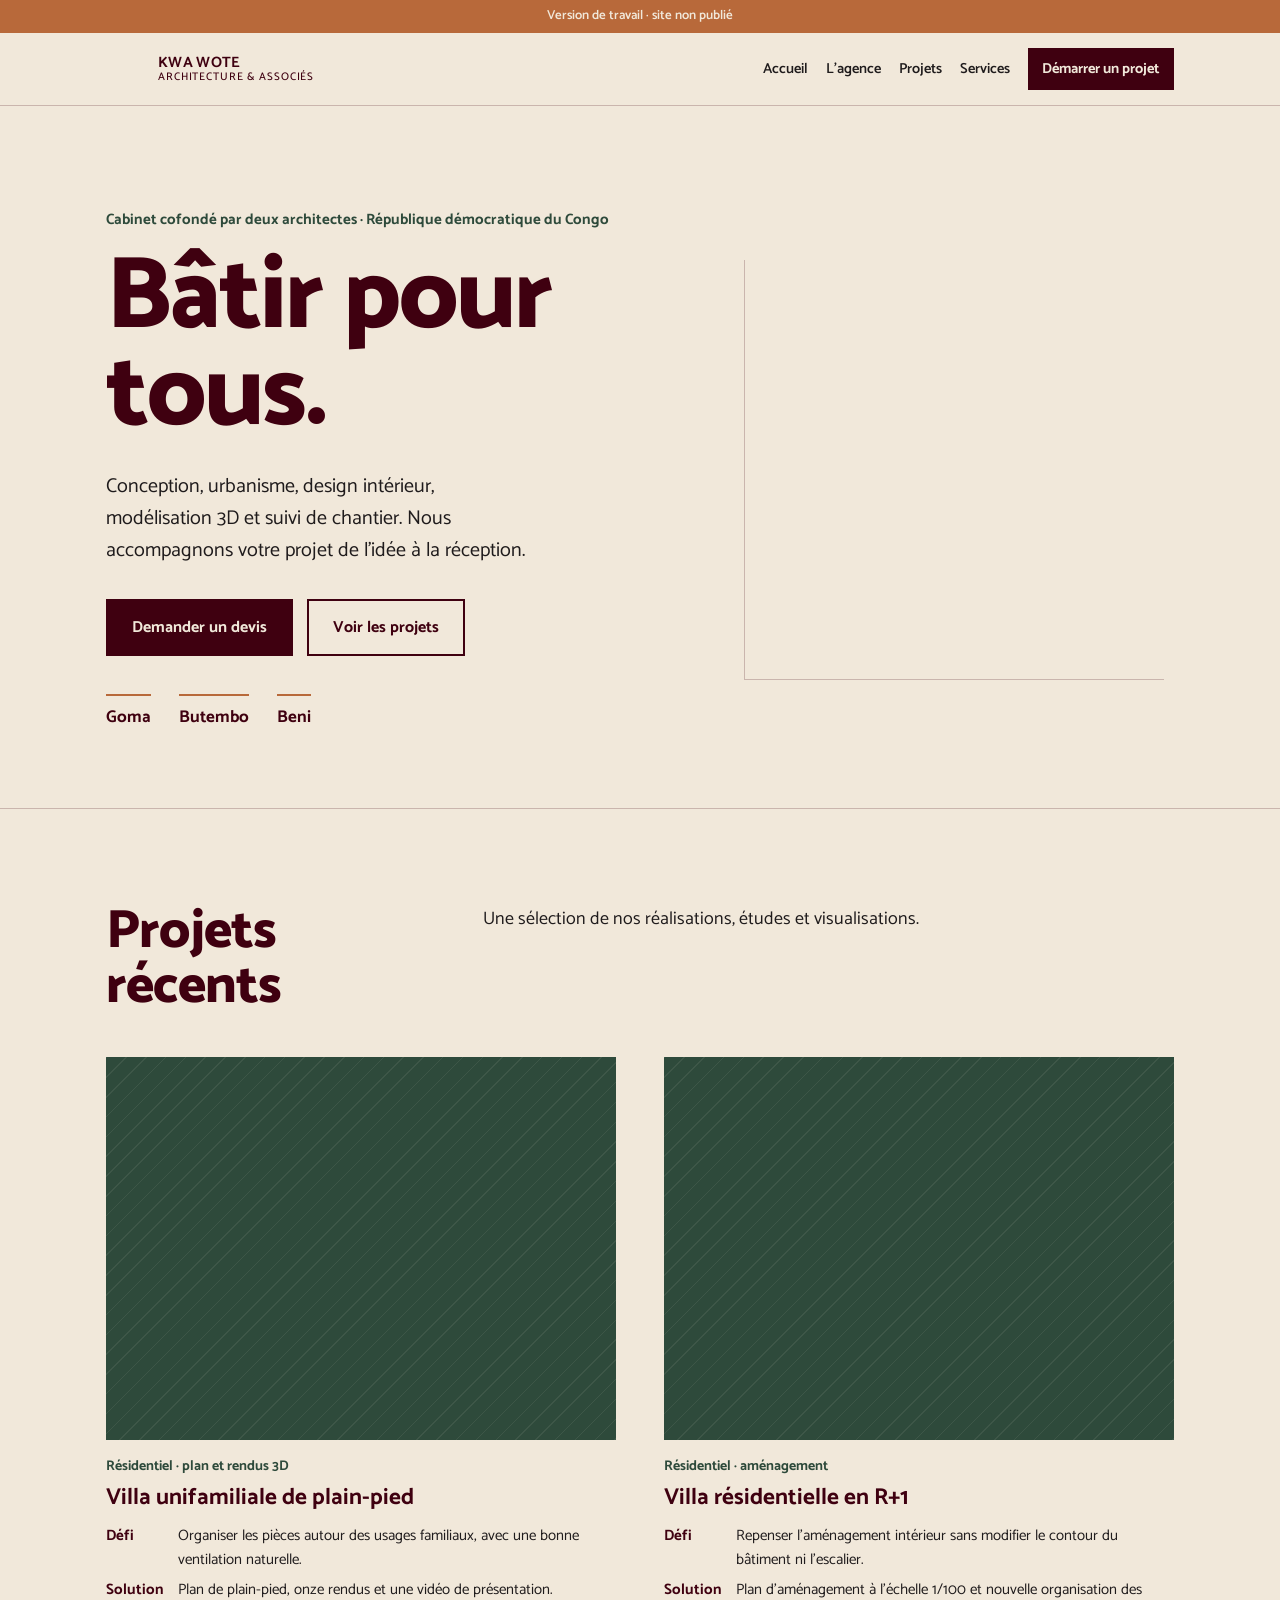
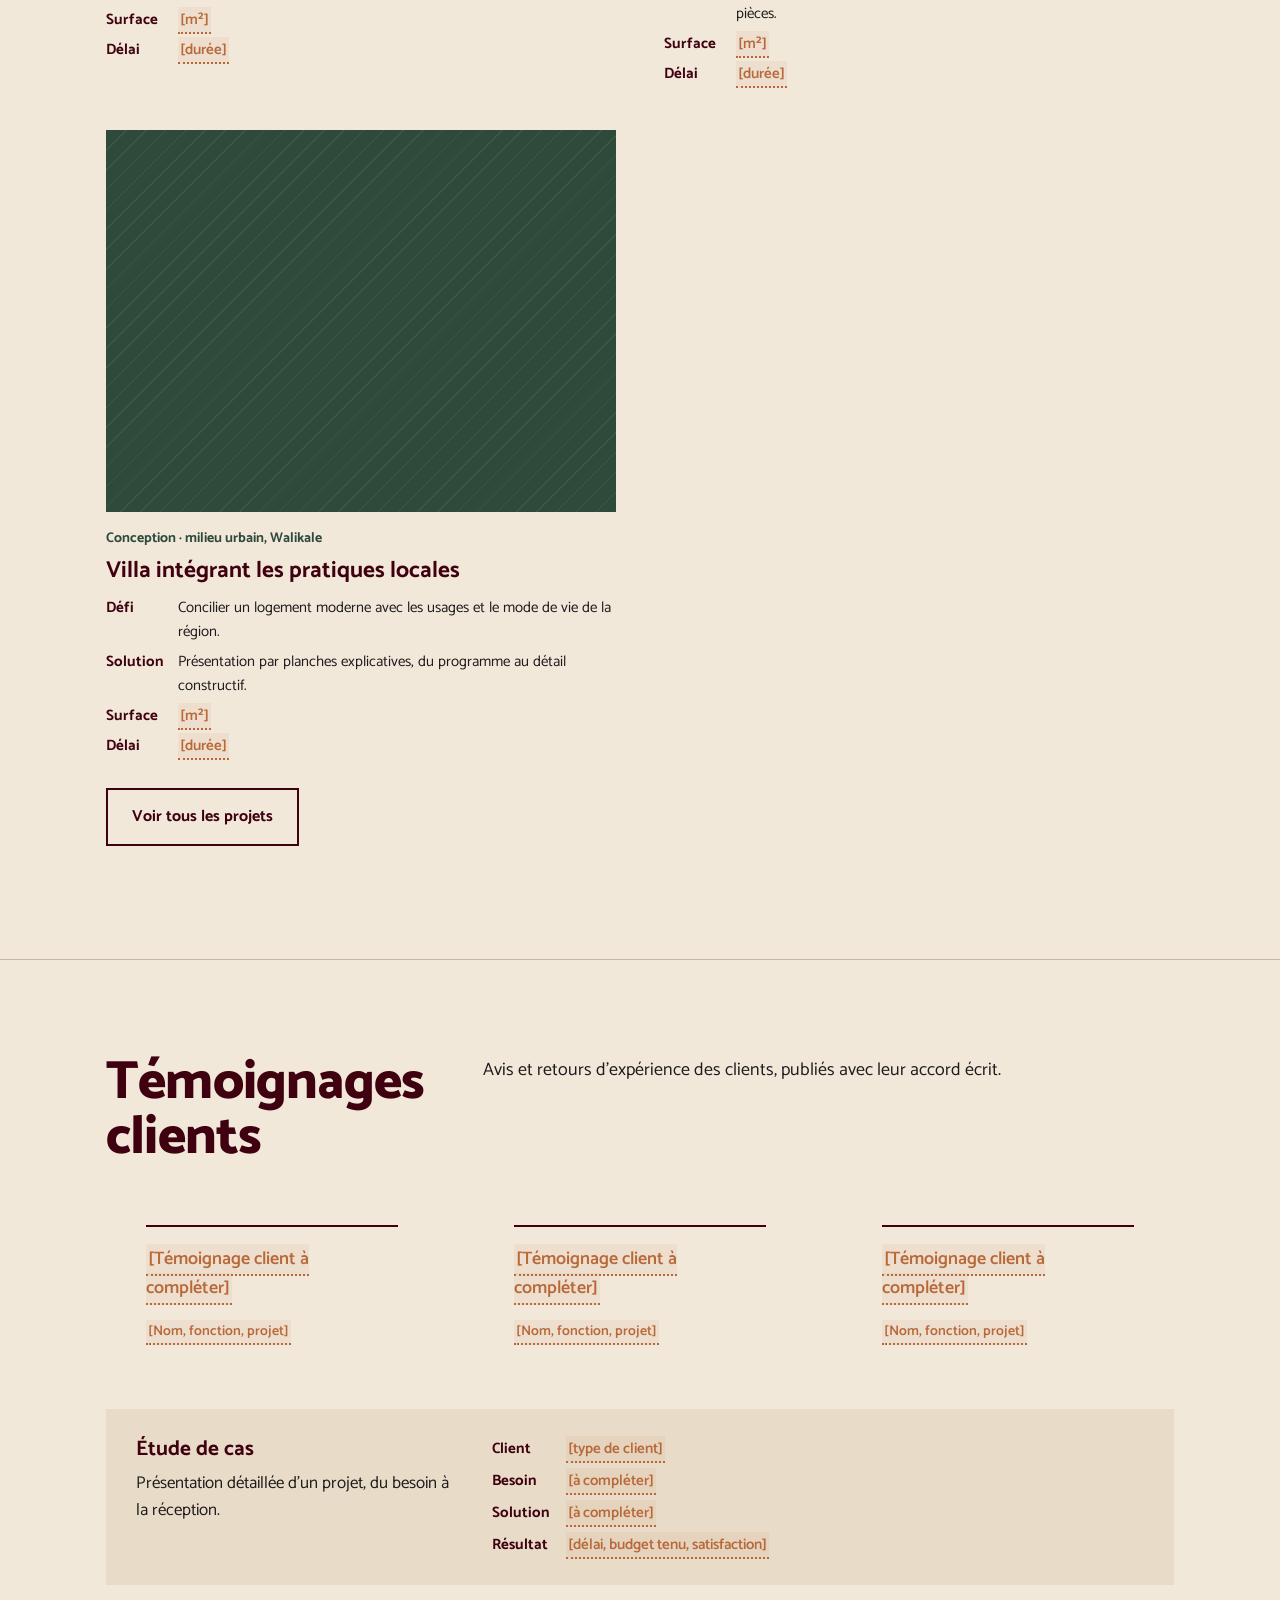
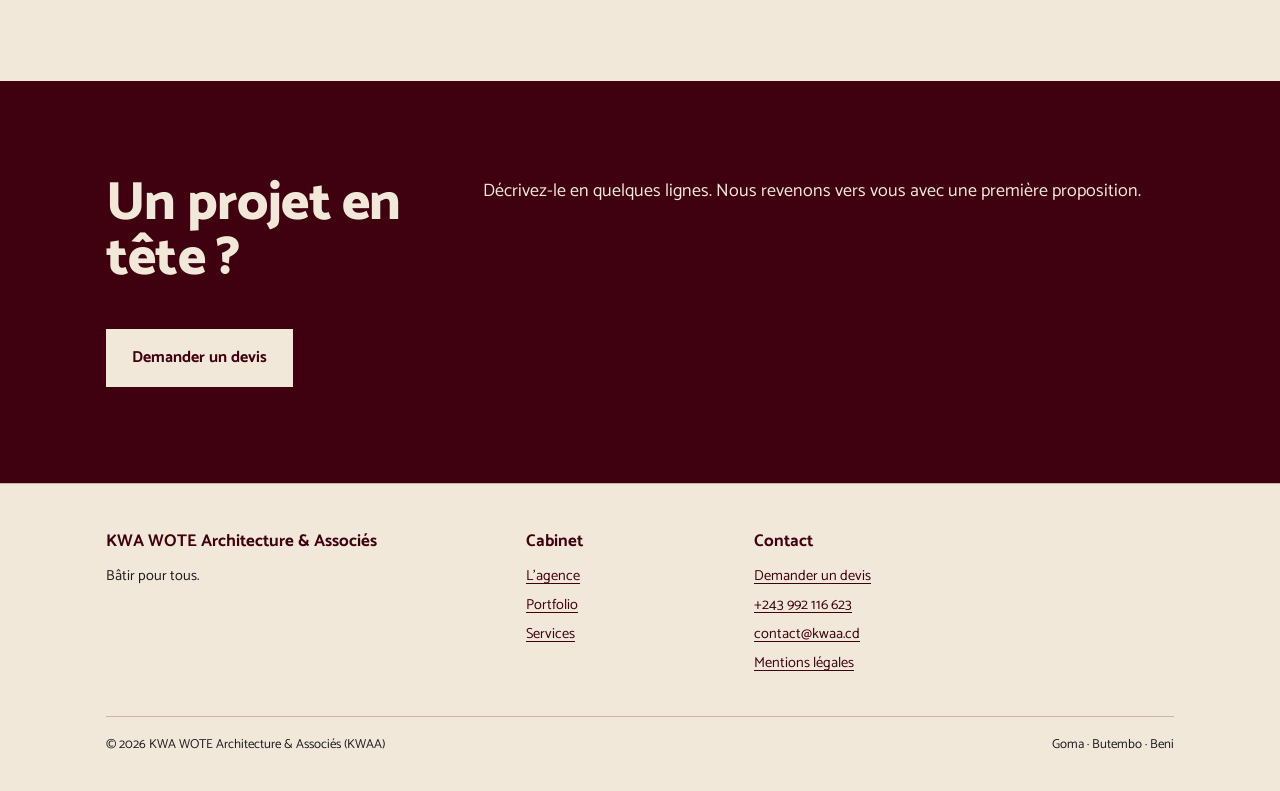
==== commit 375e502b: "l'évolution avec le site" ====
--- a/index.html
+++ b/index.html
@@ -1,521 +1,221 @@
 <!DOCTYPE html>
 <html lang="fr">
+
 <head>
-<meta charset="utf-8">
-<meta name="viewport" content="width=device-width, initial-scale=1, viewport-fit=cover">
-<title>KWA WOTE Architecture &amp; Associés (KWAA) · Architectes à Goma, Butembo, Beni</title>
-<meta name="description" content="KWA WOTE Architecture &amp; Associés : cabinet de deux architectes cofondateurs. Conception, urbanisme, design intérieur, modélisation 3D et suivi de chantier en RDC. Goma, Butembo, Beni.">
-<meta name="robots" content="noindex, nofollow">
-<link rel="canonical" href="https://kwaa.cd/">
-<link rel="icon" href="assets/logo/KWAA_icone.svg" type="image/svg+xml">
-<meta property="og:title" content="KWA WOTE Architecture &amp; Associés (KWAA)">
-<meta property="og:description" content="Bâtir pour tous. Architectes à Goma, Butembo et Beni, intervention dans toute la RDC.">
-<meta property="og:url" content="https://kwaa.cd/">
-<meta property="og:type" content="website">
-<script type="application/ld+json">
-{
-  "@context": "https://schema.org",
-  "@type": "ArchitectureFirm",
-  "name": "KWA WOTE Architecture & Associés",
-  "alternateName": "KWAA",
-  "url": "https://kwaa.cd/",
-  "telephone": "+243992116623",
-  "email": "contact@kwaa.cd",
-  "description": "Cabinet cofondé par deux architectes : conception, urbanisme, design intérieur, modélisation 3D et suivi de chantier en RDC.",
-  "founder": [
-    {"@type": "Person", "name": "Jeanpaul SAFARY LaFoudre", "jobTitle": "Architecte"},
-    {"@type": "Person", "name": "Edgar MUGISHA", "jobTitle": "Architecte"}
-  ],
-  "areaServed": "République démocratique du Congo",
-  "location": [
-    {"@type": "Place", "name": "Bureau de Goma", "address": {"@type": "PostalAddress", "addressLocality": "Goma", "addressCountry": "CD"}},
-    {"@type": "Place", "name": "Bureau de Butembo", "address": {"@type": "PostalAddress", "addressLocality": "Butembo", "addressCountry": "CD"}},
-    {"@type": "Place", "name": "Bureau de Beni", "address": {"@type": "PostalAddress", "addressLocality": "Beni", "addressCountry": "CD"}}
-  ]
-}
-</script>
-<link rel="preconnect" href="https://fonts.googleapis.com">
-<link rel="preconnect" href="https://fonts.gstatic.com" crossorigin>
-<link href="https://fonts.googleapis.com/css2?family=Catamaran:wght@400;500;600;700;800&display=swap" rel="stylesheet">
-<link rel="stylesheet" href="css/style.css">
-<link rel="stylesheet" href="css/admin.css">
+  <meta charset="utf-8">
+  <meta name="viewport" content="width=device-width, initial-scale=1, viewport-fit=cover">
+  <title>KWA WOTE Architecture &amp; Associés (KWAA) · Architectes à Goma, Butembo, Beni</title>
+  <meta name="description"
+    content="KWA WOTE Architecture &amp; Associés : cabinet de deux architectes cofondateurs. Conception, urbanisme, design intérieur, modélisation 3D et suivi de chantier en RDC.">
+  <meta name="robots" content="noindex, nofollow">
+  <link rel="icon" href="assets/logo/KWAA_icone.svg" type="image/svg+xml">
+  <link rel="preconnect" href="https://fonts.googleapis.com">
+  <link rel="preconnect" href="https://fonts.gstatic.com" crossorigin>
+  <link href="https://fonts.googleapis.com/css2?family=Catamaran:wght@400;500;600;700;800&display=swap"
+    rel="stylesheet">
+  <link rel="stylesheet" href="css/style.css">
 </head>
+
 <body>
 
-<a class="skip" href="#contenu">Aller au contenu</a>
-<div class="draft-bar">Version de travail · site non publié · les éléments en pointillés sont à compléter</div>
-
-<header class="top">
-  <div class="wrap">
-    <a class="brand" href="#accueil" aria-label="KWA WOTE Architecture et Associés, accueil">
-      <svg class="logo-icon" viewBox="0 0 3140 3376" aria-hidden="true"><use href="assets/logo/sprite.svg#kwaa-icon"/></svg>
-      <span>KWA WOTE<small>ARCHITECTURE &amp; ASSOCIÉS</small></span>
-    </a>
-    <button class="menu-btn" aria-expanded="false" aria-controls="menu">Menu</button>
-    <nav id="menu" aria-label="Navigation principale">
-      <ul>
-        <li><a href="#agence">L'agence</a></li>
-        <li><a href="#equipe">Équipe</a></li>
-        <li><a href="#projets">Projets</a></li>
-        <li><a href="#services">Services</a></li>
-        <li><a href="#methode">Méthode</a></li>
-        <li><a href="#contact" class="nav-cta">Démarrer un projet</a></li>
-      </ul>
-    </nav>
+  <div class="draft-bar">Version de travail · site non publié</div>
+
+  <header class="top">
+    <div class="wrap">
+      <a class="brand" href="index.html" aria-label="KWA WOTE Architecture et Associés, accueil">
+        <svg class="logo-icon" viewBox="0 0 3140 3376" aria-hidden="true">
+          <use href="assets/logo/sprite.svg#kwaa-icon" />
+        </svg>
+        <span>KWA WOTE<small>ARCHITECTURE &amp; ASSOCIÉS</small></span>
+      </a>
+      <button class="menu-btn" aria-expanded="false" aria-controls="menu">Menu</button>
+      <nav id="menu" aria-label="Navigation principale">
+        <ul>
+          <li><a href="index.html" aria-current="page">Accueil</a></li>
+          <li><a href="agence.html">L'agence</a></li>
+          <li><a href="projets.html">Projets</a></li>
+          <li><a href="services.html">Services</a></li>
+          <li><a href="contact.html" class="nav-cta">Démarrer un projet</a></li>
+        </ul>
+      </nav>
+    </div>
+  </header>
+
+  <main id="contenu">
+
+    <div id="accueil" class="hero">
+      <div class="wrap">
+        <div>
+          <p class="kicker">Cabinet cofondé par deux architectes · République démocratique du Congo</p>
+          <h1>Bâtir pour tous.</h1>
+          <p class="lede">Conception, urbanisme, design intérieur, modélisation 3D et suivi de chantier. Nous
+            accompagnons votre projet de l'idée à la réception.</p>
+          <div class="cta">
+            <a class="btn solid" href="contact.html">Demander un devis</a>
+            <a class="btn" href="projets.html">Voir les projets</a>
+          </div>
+          <div class="cities" aria-label="Implantations"><span>Goma</span><span>Butembo</span><span>Beni</span></div>
+        </div>
+        <div class="hero-mark"><svg class="logo-full" viewBox="0 0 3140 3376" role="img"
+            aria-label="Logo KWA WOTE Architecture et Associés">
+            <use href="assets/logo/sprite.svg#kwaa-logo" />
+          </svg></div>
+      </div>
+    </div>
+
+    <section id="projets-vedette">
+      <div class="wrap">
+        <div class="head">
+          <h2>Projets récents</h2>
+          <p>Une sélection de nos réalisations, études et visualisations.</p>
+        </div>
+        <ul class="projects" id="grille-accueil">
+          <li class="project" data-cat="res">
+            <div class="frame" role="img" aria-label="Photo à venir"><svg viewBox="0 0 3140 3376" aria-hidden="true">
+                <use href="assets/logo/sprite.svg#kwaa-icon" />
+              </svg></div>
+            <p class="meta">Résidentiel · plan et rendus 3D</p>
+            <h3>Villa unifamiliale de plain-pied</h3>
+            <dl>
+              <dt>Défi</dt>
+              <dd>Organiser les pièces autour des usages familiaux, avec une bonne ventilation naturelle.</dd>
+              <dt>Solution</dt>
+              <dd>Plan de plain-pied, onze rendus et une vidéo de présentation.</dd>
+              <dt>Surface</dt>
+              <dd><span class="todo">[m²]</span></dd>
+              <dt>Délai</dt>
+              <dd><span class="todo">[durée]</span></dd>
+            </dl>
+          </li>
+          <li class="project" data-cat="res">
+            <div class="frame" role="img" aria-label="Photo à venir"><svg viewBox="0 0 3140 3376" aria-hidden="true">
+                <use href="assets/logo/sprite.svg#kwaa-icon" />
+              </svg></div>
+            <p class="meta">Résidentiel · aménagement</p>
+            <h3>Villa résidentielle en R+1</h3>
+            <dl>
+              <dt>Défi</dt>
+              <dd>Repenser l'aménagement intérieur sans modifier le contour du bâtiment ni l'escalier.</dd>
+              <dt>Solution</dt>
+              <dd>Plan d'aménagement à l'échelle 1/100 et nouvelle organisation des pièces.</dd>
+              <dt>Surface</dt>
+              <dd><span class="todo">[m²]</span></dd>
+              <dt>Délai</dt>
+              <dd><span class="todo">[durée]</span></dd>
+            </dl>
+          </li>
+          <li class="project" data-cat="res">
+            <div class="frame" role="img" aria-label="Photo à venir"><svg viewBox="0 0 3140 3376" aria-hidden="true">
+                <use href="assets/logo/sprite.svg#kwaa-icon" />
+              </svg></div>
+            <p class="meta">Conception · milieu urbain, Walikale</p>
+            <h3>Villa intégrant les pratiques locales</h3>
+            <dl>
+              <dt>Défi</dt>
+              <dd>Concilier un logement moderne avec les usages et le mode de vie de la région.</dd>
+              <dt>Solution</dt>
+              <dd>Présentation par planches explicatives, du programme au détail constructif.</dd>
+              <dt>Surface</dt>
+              <dd><span class="todo">[m²]</span></dd>
+              <dt>Délai</dt>
+              <dd><span class="todo">[durée]</span></dd>
+            </dl>
+          </li>
+        </ul>
+        <p style="margin-top:30px"><a class="btn" href="projets.html">Voir tous les projets</a></p>
+      </div>
+    </section>
+
+    <section>
+      <div class="wrap">
+        <div class="head">
+          <h2>Témoignages clients</h2>
+          <p>Avis et retours d'expérience des clients, publiés avec leur accord écrit.</p>
+        </div>
+        <div class="testimonials">
+          <figure class="quote">
+            <blockquote><span class="todo">[Témoignage client à compléter]</span></blockquote>
+            <figcaption><cite><span class="todo">[Nom, fonction, projet]</span></cite></figcaption>
+          </figure>
+          <figure class="quote">
+            <blockquote><span class="todo">[Témoignage client à compléter]</span></blockquote>
+            <figcaption><cite><span class="todo">[Nom, fonction, projet]</span></cite></figcaption>
+          </figure>
+          <figure class="quote">
+            <blockquote><span class="todo">[Témoignage client à compléter]</span></blockquote>
+            <figcaption><cite><span class="todo">[Nom, fonction, projet]</span></cite></figcaption>
+          </figure>
+        </div>
+        <div class="case">
+          <div>
+            <h3>Étude de cas</h3>
+            <p>Présentation détaillée d'un projet, du besoin à la réception.</p>
+          </div>
+          <dl>
+            <dt>Client</dt>
+            <dd><span class="todo">[type de client]</span></dd>
+            <dt>Besoin</dt>
+            <dd><span class="todo">[à compléter]</span></dd>
+            <dt>Solution</dt>
+            <dd><span class="todo">[à compléter]</span></dd>
+            <dt>Résultat</dt>
+            <dd><span class="todo">[délai, budget tenu, satisfaction]</span></dd>
+          </dl>
+        </div>
+      </div>
+    </section>
+
+    <section class="contact">
+      <div class="wrap">
+        <div class="head">
+          <h2>Un projet en tête ?</h2>
+          <p>Décrivez-le en quelques lignes. Nous revenons vers vous avec une première proposition.</p>
+        </div>
+        <a class="btn sand" href="contact.html">Demander un devis</a>
+      </div>
+    </section>
+
+  </main>
+
+  <footer>
+    <div class="wrap">
+      <div class="cols">
+        <div>
+          <h4>KWA WOTE Architecture &amp; Associés</h4>
+          <p>Bâtir pour tous.</p>
+        </div>
+        <div>
+          <h4>Cabinet</h4>
+          <ul>
+            <li><a href="agence.html">L'agence</a></li>
+            <li><a href="projets.html">Portfolio</a></li>
+            <li><a href="services.html">Services</a></li>
+          </ul>
+        </div>
+        <div>
+          <h4>Contact</h4>
+          <ul>
+            <li><a href="contact.html">Demander un devis</a></li>
+            <li><a href="tel:+243992116623">+243 992 116 623</a></li>
+            <li><a href="mailto:contact@kwaa.cd">contact@kwaa.cd</a></li>
+            <li><a href="mentions.html">Mentions légales</a></li>
+          </ul>
+        </div>
+      </div>
+      <div class="base"><span>© 2026 KWA WOTE Architecture &amp; Associés (KWAA)</span><span>Goma · Butembo ·
+          Beni</span></div>
+    </div>
+  </footer>
+
+  <div class="mobile-cta" aria-label="Contact rapide">
+    <a href="tel:+243992116623">Appeler</a>
+    <a href="https://wa.me/243992116623">WhatsApp</a>
+    <a href="contact.html">Devis</a>
   </div>
-</header>
-
-<main id="contenu">
-
-<div id="accueil" class="hero">
-  <div class="wrap">
-    <div>
-      <p class="kicker">Cabinet cofondé par deux architectes · République démocratique du Congo</p>
-      <h1>Bâtir pour tous.</h1>
-      <p class="lede">Conception, urbanisme, design intérieur, modélisation 3D et suivi de chantier. Nous accompagnons votre projet de l'idée à la réception.</p>
-      <div class="cta">
-        <a class="btn solid" href="#contact">Demander un devis</a>
-        <a class="btn" href="#projets">Voir les projets</a>
-      </div>
-      <div class="cities" aria-label="Implantations"><span>Goma</span><span>Butembo</span><span>Beni</span></div>
-    </div>
-    <div class="hero-mark"><svg class="logo-full" viewBox="0 0 3140 3376" role="img" aria-label="Logo KWA WOTE Architecture et Associés"><use href="assets/logo/sprite.svg#kwaa-logo"/></svg></div>
-  </div>
-</div>
-
-<section id="agence">
-  <div class="wrap">
-    <div class="head">
-      <h2>Présentation de l'agence</h2>
-      <p>KWA WOTE Architecture &amp; Associés est un cabinet cofondé par deux architectes. Nous réunissons architectes, ingénieurs et techniciens qui interviennent sur tout ce qui touche à l'architecture.</p>
-    </div>
-    <div class="split2">
-      <div>
-        <h3>Notre vision</h3>
-        <p class="vision">Une architecture accessible, ancrée dans son climat et ses usages, qui répond aux besoins de tous, des familles aux institutions.</p>
-        <p>Le nom « Kwa wote » signifie « pour tous » en kiswahili. Il porte notre engagement : construire des bâtiments durables, justes et utiles.</p>
-      </div>
-      <div class="ruled">
-        <h3>Notre philosophie</h3>
-        <ul>
-          <li>Écouter le client avant de dessiner</li>
-          <li>Observer le terrain, le climat et les matériaux locaux</li>
-          <li>Proposer des solutions justifiées et chiffrées</li>
-          <li>Tenir le budget et les délais annoncés</li>
-        </ul>
-        <p style="margin-top:16px">Zone d'intervention : <span class="todo">[préciser les zones couvertes hors Goma, Butembo et Beni]</span></p>
-      </div>
-    </div>
-  </div>
-</section>
-
-<section id="equipe">
-  <div class="wrap">
-    <div class="head">
-      <h2>Biographies de l'équipe</h2>
-      <p>Les deux cofondateurs sont architectes. Ils s'entourent d'ingénieurs et de techniciens selon les besoins de chaque projet.</p>
-    </div>
-    <div class="founders">
-      <article class="founder">
-        <div class="photo" role="img" aria-label="Photo à ajouter"><svg viewBox="0 0 3140 3376" aria-hidden="true"><use href="assets/logo/sprite.svg#kwaa-icon"/></svg></div>
-        <p class="role">Cofondateur · Architecte</p>
-        <h3>Jeanpaul SAFARY LaFoudre</h3>
-        <p>Architecte, en charge de la conception et de la direction de projet.</p>
-        <ul class="bio-list">
-          <li>Diplôme : <span class="todo">[intitulé, établissement, année]</span></li>
-          <li>Inscription à l'Ordre : <span class="todo">[numéro ONA]</span></li>
-          <li>Expérience : <span class="todo">[projets et années]</span></li>
-          <li>Compétences : <span class="todo">[logiciels, méthodes]</span></li>
-        </ul>
-      </article>
-      <article class="founder">
-        <div class="photo" role="img" aria-label="Photo à ajouter"><svg viewBox="0 0 3140 3376" aria-hidden="true"><use href="assets/logo/sprite.svg#kwaa-icon"/></svg></div>
-        <p class="role">Cofondateur · Architecte</p>
-        <h3>Edgar MUGISHA</h3>
-        <p>Architecte, en charge du développement et de la relation avec les clients.</p>
-        <ul class="bio-list">
-          <li>Diplôme : <span class="todo">[intitulé, établissement, année]</span></li>
-          <li>Inscription à l'Ordre : <span class="todo">[numéro ONA]</span></li>
-          <li>Expérience : <span class="todo">[projets et années]</span></li>
-          <li>Compétences : <span class="todo">[logiciels, méthodes]</span></li>
-        </ul>
-      </article>
-    </div>
-  </div>
-</section>
-
-<section id="projets">
-  <div class="wrap">
-    <div class="head">
-      <h2>Portfolio</h2>
-      <p>Projets classés par catégorie. Pour chacun : le contexte, le défi posé, la solution retenue et les visuels. Les photos haute qualité et les plans seront ajoutés avec l'accord des clients.</p>
-    </div>
-    <div class="filters" role="group" aria-label="Filtrer les projets">
-      <button aria-pressed="true" data-f="all">Tous</button>
-      <button aria-pressed="false" data-f="res">Résidentiel</button>
-      <button aria-pressed="false" data-f="urb">Urbanisme</button>
-      <button aria-pressed="false" data-f="des">Design intérieur</button>
-      <button aria-pressed="false" data-f="ins">Institutions</button>
-    </div>
-    <ul class="projects" id="grille">
-      <li class="project" data-cat="res">
-        <div class="frame" role="img" aria-label="Photo à venir"><svg viewBox="0 0 3140 3376" aria-hidden="true"><use href="assets/logo/sprite.svg#kwaa-icon"/></svg></div>
-        <p class="meta">Résidentiel · plan et rendus 3D</p>
-        <h3>Villa unifamiliale de plain-pied</h3>
-        <dl>
-          <dt>Défi</dt><dd>Organiser les pièces autour des usages familiaux, avec une bonne ventilation naturelle.</dd>
-          <dt>Solution</dt><dd>Plan de plain-pied, onze rendus et une vidéo de présentation.</dd>
-          <dt>Surface</dt><dd><span class="todo">[m²]</span></dd>
-          <dt>Délai</dt><dd><span class="todo">[durée]</span></dd>
-        </dl>
-      </li>
-      <li class="project" data-cat="res">
-        <div class="frame" role="img" aria-label="Photo à venir"><svg viewBox="0 0 3140 3376" aria-hidden="true"><use href="assets/logo/sprite.svg#kwaa-icon"/></svg></div>
-        <p class="meta">Résidentiel · aménagement</p>
-        <h3>Villa résidentielle en R+1</h3>
-        <dl>
-          <dt>Défi</dt><dd>Repenser l'aménagement intérieur sans modifier le contour du bâtiment ni l'escalier.</dd>
-          <dt>Solution</dt><dd>Plan d'aménagement à l'échelle 1/100 et nouvelle organisation des pièces.</dd>
-          <dt>Surface</dt><dd><span class="todo">[m²]</span></dd>
-          <dt>Délai</dt><dd><span class="todo">[durée]</span></dd>
-        </dl>
-      </li>
-      <li class="project" data-cat="res">
-        <div class="frame" role="img" aria-label="Photo à venir"><svg viewBox="0 0 3140 3376" aria-hidden="true"><use href="assets/logo/sprite.svg#kwaa-icon"/></svg></div>
-        <p class="meta">Conception · milieu urbain, Walikale</p>
-        <h3>Villa intégrant les pratiques locales</h3>
-        <dl>
-          <dt>Défi</dt><dd>Concilier un logement moderne avec les usages et le mode de vie de la région.</dd>
-          <dt>Solution</dt><dd>Présentation par planches explicatives, du programme au détail constructif.</dd>
-          <dt>Surface</dt><dd><span class="todo">[m²]</span></dd>
-          <dt>Délai</dt><dd><span class="todo">[durée]</span></dd>
-        </dl>
-      </li>
-      <li class="project" data-cat="urb">
-        <div class="frame" role="img" aria-label="Photo à venir"><svg viewBox="0 0 3140 3376" aria-hidden="true"><use href="assets/logo/sprite.svg#kwaa-icon"/></svg></div>
-        <p class="meta">Urbanisme · plans de site</p>
-        <h3>Îlot de réadaptation, IBTP Butembo</h3>
-        <dl>
-          <dt>Défi</dt><dd>Réadapter un îlot existant sur les sites de Bigaba et Ntumeli.</dd>
-          <dt>Solution</dt><dd>Plans de site et nettoyage des relevés pour l'étude.</dd>
-          <dt>Maître d'ouvrage</dt><dd><span class="todo">[à confirmer]</span></dd>
-          <dt>Délai</dt><dd><span class="todo">[durée]</span></dd>
-        </dl>
-      </li>
-      <li class="project" data-cat="des">
-        <div class="frame" role="img" aria-label="Photo à venir"><svg viewBox="0 0 3140 3376" aria-hidden="true"><use href="assets/logo/sprite.svg#kwaa-icon"/></svg></div>
-        <p class="meta">Design intérieur · <span class="todo">[lieu]</span></p>
-        <h3><span class="todo">[Nom du projet d'aménagement]</span></h3>
-        <dl>
-          <dt>Défi</dt><dd><span class="todo">[à compléter]</span></dd>
-          <dt>Solution</dt><dd><span class="todo">[à compléter]</span></dd>
-        </dl>
-      </li>
-      <li class="project" data-cat="ins">
-        <div class="frame" role="img" aria-label="Photo à venir"><svg viewBox="0 0 3140 3376" aria-hidden="true"><use href="assets/logo/sprite.svg#kwaa-icon"/></svg></div>
-        <p class="meta">Institution · <span class="todo">[type de bâtiment]</span></p>
-        <h3><span class="todo">[Nom du projet institutionnel]</span></h3>
-        <dl>
-          <dt>Défi</dt><dd><span class="todo">[à compléter]</span></dd>
-          <dt>Solution</dt><dd><span class="todo">[à compléter]</span></dd>
-        </dl>
-      </li>
-    </ul>
-  </div>
-</section>
-
-<section id="services">
-  <div class="wrap">
-    <div class="head">
-      <h2>Services proposés</h2>
-      <p>Nous intervenons sur les projets privés, les institutions et les promoteurs. Chaque mission est cadrée par écrit, avec un livrable clair.</p>
-    </div>
-    <ul class="services">
-      <li><h3>Architecture résidentielle</h3><p>Villas, duplex et résidences : du croquis au plan d'exécution.</p><p class="tags">Conception · Plans · Rendus 3D</p></li>
-      <li><h3>Architecture commerciale et professionnelle</h3><p>Bureaux, boutiques, salles de formation et réhabilitations, avec programme, estimation et dossier d'autorisation.</p><p class="tags">Programmation · Estimation · Autorisation</p></li>
-      <li><h3>Urbanisme et études urbaines</h3><p>Diagnostics de terrain, relevés, propositions d'aménagement et esquisses pour quartiers et parcelles.</p><p class="tags">Relevés · Diagnostic · Esquisse</p></li>
-      <li><h3>Design d'intérieur</h3><p>Aménagement, matériaux, éclairage naturel et confort thermique.</p><p class="tags">Aménagement · Matériaux · Mobilier</p></li>
-      <li><h3>Modélisation 3D et rendus</h3><p>Maquettes numériques et rendus photoréalistes pour valider le projet avant chantier.</p><p class="tags">3D · BIM · Rendus</p></li>
-      <li><h3>Suivi de chantier et maîtrise d'œuvre</h3><p>Coordination des entreprises, contrôle de l'exécution, planning et comptes rendus écrits.</p><p class="tags">Coordination · Contrôle · Réception</p></li>
-      <li><h3>Assistance à la maîtrise d'ouvrage</h3><p>Cahier des charges, consultation des entreprises et suivi budgétaire pour les maîtres d'ouvrage.</p><p class="tags">Cahier des charges · Consultation · Budget</p></li>
-      <li><h3>Expertise immobilière</h3><p>Diagnostic de l'état d'un bâtiment avant achat, rénovation ou mise en location.</p><p class="tags">Diagnostic · Évaluation</p></li>
-    </ul>
-  </div>
-</section>
-
-<section id="methode">
-  <div class="wrap">
-    <div class="head">
-      <h2>Processus de travail</h2>
-      <p>Six étapes, avec une validation de votre part avant chaque suivante. Rien n'est engagé sans accord écrit.</p>
-    </div>
-    <ol class="steps">
-      <li><span class="n">1</span><h3>Conception</h3><p>Écoute du besoin, visite du terrain et programme.</p></li>
-      <li><span class="n">2</span><h3>Esquisses</h3><p>Deux ou trois solutions présentées avec leurs coûts.</p></li>
-      <li><span class="n">3</span><h3>Maquettes</h3><p>Plans, rendus 3D et maquettes numériques validés avec vous.</p></li>
-      <li><span class="n">4</span><h3>Permis</h3><p>Constitution et dépôt du dossier auprès des administrations.</p></li>
-      <li><span class="n">5</span><h3>Chantier</h3><p>Consultation des entreprises, coordination et contrôle de l'exécution.</p></li>
-      <li><span class="n">6</span><h3>Réception</h3><p>Vérification de la conformité, levée des réserves et remise.</p></li>
-    </ol>
-    <div class="commit"><strong>Budget et délais.</strong><p>Nous annonçons un budget et un calendrier par écrit, puis signalons immédiatement tout écart avec les solutions possibles.</p></div>
-  </div>
-</section>
-
-<section>
-  <div class="wrap">
-    <div class="head">
-      <h2>Expertise technique</h2>
-      <p>Les choix techniques sont justifiés par le climat, les matériaux disponibles et les exigences des maîtres d'ouvrage.</p>
-    </div>
-    <div class="expertise">
-      <div><h3>Matériaux</h3><p>Matériaux locaux et durables, choisis selon leur disponibilité, leur coût et leur entretien. <span class="todo">[liste des matériaux courants]</span></p></div>
-      <div><h3>Technologies et BIM</h3><p>Modélisation des projets en 3D et coordination des disciplines. <span class="todo">[logiciels utilisés, ex. Revit, 3ds Max]</span></p></div>
-      <div><h3>Normes</h3><p>Respect des règles de construction en vigueur en RDC. <span class="todo">[normes et référentiels appliqués]</span></p></div>
-    </div>
-  </div>
-</section>
-
-<section class="green" id="environnement">
-  <div class="wrap">
-    <div class="head">
-      <h2>Approche environnementale</h2>
-      <p>Des bâtiments qui consomment moins et qui restent confortables toute l'année.</p>
-    </div>
-    <div class="pillars">
-      <div><h3>Conception bioclimatique</h3><p>Orientation, ventilation naturelle et protection solaire dès l'esquisse.</p></div>
-      <div><h3>Gestion énergétique</h3><p>Éclairage naturel, choix des équipements et réduction des besoins. <span class="todo">[solutions retenues]</span></p></div>
-      <div><h3>Certifications</h3><p><span class="todo">[certifications ou labels, le cas échéant]</span></p></div>
-    </div>
-  </div>
-</section>
-
-<section>
-  <div class="wrap">
-    <div class="head">
-      <h2>Témoignages clients</h2>
-      <p>Avis et retours d'expérience des clients, publiés avec leur accord écrit.</p>
-    </div>
-    <div class="testimonials">
-      <figure class="quote"><blockquote><span class="todo">[Témoignage client à compléter]</span></blockquote><figcaption><cite><span class="todo">[Nom, fonction, projet]</span></cite></figcaption></figure>
-      <figure class="quote"><blockquote><span class="todo">[Témoignage client à compléter]</span></blockquote><figcaption><cite><span class="todo">[Nom, fonction, projet]</span></cite></figcaption></figure>
-      <figure class="quote"><blockquote><span class="todo">[Témoignage client à compléter]</span></blockquote><figcaption><cite><span class="todo">[Nom, fonction, projet]</span></cite></figcaption></figure>
-    </div>
-    <div class="case">
-      <div><h3>Étude de cas</h3><p>Présentation détaillée d'un projet, du besoin à la réception.</p></div>
-      <dl>
-        <dt>Client</dt><dd><span class="todo">[type de client]</span></dd>
-        <dt>Besoin</dt><dd><span class="todo">[à compléter]</span></dd>
-        <dt>Solution</dt><dd><span class="todo">[à compléter]</span></dd>
-        <dt>Résultat</dt><dd><span class="todo">[délai, budget tenu, satisfaction]</span></dd>
-      </dl>
-    </div>
-  </div>
-</section>
-
-<section>
-  <div class="wrap">
-    <div class="head">
-      <h2>Actualités et publications</h2>
-      <p>Conférences, publications, prix et projets en cours.</p>
-    </div>
-    <div class="news">
-      <article><p class="date"><span class="todo">[date]</span></p><h3><span class="todo">[Titre de l'article]</span></h3><p>Résumé en deux lignes. <span class="todo">[à compléter]</span></p></article>
-      <article><p class="date"><span class="todo">[date]</span></p><h3>Colloque « Le logement, un droit humain »</h3><p>Échange public sur le logement à l'IBTP Butembo. <span class="todo">[confirmer la date et le compte rendu]</span></p></article>
-      <article><p class="date"><span class="todo">[date]</span></p><h3><span class="todo">[Conférence ou prix]</span></h3><p><span class="todo">[à compléter]</span></p></article>
-    </div>
-    <div class="awards">
-      <div class="ruled"><h3>Prix et distinctions</h3><p><span class="todo">[prix reçus, année, organisme]</span></p></div>
-      <div class="ruled"><h3>Projets en cours</h3><p><span class="todo">[projets en cours de conception ou de chantier]</span></p></div>
-    </div>
-  </div>
-</section>
-
-<section id="agences">
-  <div class="wrap">
-    <div class="head">
-      <h2>Implantations</h2>
-      <p>Trois bureaux dans l'Est de la RDC, et une intervention dans toute la République démocratique du Congo.</p>
-    </div>
-    <div class="offices">
-      <div class="office"><h3>Goma</h3><p><span class="todo">[adresse]</span><br><span class="todo">[horaires]</span></p></div>
-      <div class="office"><h3>Butembo</h3><p><span class="todo">[adresse]</span><br><span class="todo">[horaires]</span></p></div>
-      <div class="office"><h3>Beni</h3><p><span class="todo">[adresse]</span><br><span class="todo">[horaires]</span></p></div>
-    </div>
-    <div class="map" role="img" aria-label="Carte à intégrer">Carte interactive des bureaux : <span class="todo">&nbsp;[à intégrer avec Google Maps]&nbsp;</span></div>
-  </div>
-</section>
-
-<section>
-  <div class="wrap">
-    <div class="head">
-      <h2>Téléchargements utiles</h2>
-      <p>Documents à remettre à vos partenaires, bailleurs et clients.</p>
-    </div>
-    <ul class="docs">
-      <li><a href="#">Brochure de présentation (PDF)</a><span><span class="todo">[fichier à ajouter]</span></span></li>
-      <li><a href="#">Portfolio condensé (PDF)</a><span><span class="todo">[fichier à ajouter]</span></span></li>
-      <li><a href="#">Dossier de capacité, marchés publics (PDF)</a><span><span class="todo">[fichier à ajouter]</span></span></li>
-      <li><a href="#">Fiche technique des services (PDF)</a><span><span class="todo">[fichier à ajouter]</span></span></li>
-    </ul>
-  </div>
-</section>
-
-<section>
-  <div class="wrap">
-    <div class="head">
-      <h2>Questions fréquentes</h2>
-      <p>Les réponses aux questions les plus courantes.</p>
-    </div>
-    <div class="faq">
-      <div></div>
-      <div>
-        <details open><summary>Comment démarre un projet ?</summary><p>Par un premier échange de 30 minutes. Nous revenons par écrit avec une proposition de méthode.</p></details>
-        <details><summary>Intervenez-vous en dehors de Goma, Butembo et Beni ?</summary><p>Oui, dans toute la RDC. Les déplacements sont chiffrés dès l'offre.</p></details>
-        <details><summary>Qui réalise les calculs de structure ?</summary><p>Nos ingénieurs ou des partenaires spécialisés, dont le rôle et la responsabilité sont précisés dans le contrat.</p></details>
-        <details><summary>Pouvez-vous suivre un chantier depuis l'étranger ?</summary><p>Oui : comptes rendus réguliers, photos, vidéos et visioconférences de chantier.</p></details>
-      </div>
-    </div>
-  </div>
-</section>
-
-<section id="equipe-complete">
-  <div class="wrap">
-    <div class="head">
-      <h2>Notre équipe</h2>
-      <p>Architectes, ingénieurs et techniciens.</p>
-    </div>
-    <div class="team4">
-      <div class="card"><div class="ph"></div><h3>Architectes</h3><p>Conception et direction de projet</p></div>
-      <div class="card"><div class="ph"></div><h3>Ingénieurs</h3><p>Structure, fluides et études techniques</p></div>
-      <div class="card"><div class="ph"></div><h3>Techniciens</h3><p>Relevés, suivi et contrôle de chantier</p></div>
-      <div class="card"><div class="ph"></div><h3>Dessinateurs 3D</h3><p>Plans, rendus et modélisation</p></div>
-    </div>
-  </div>
-</section>
-
-<section id="contact" class="contact">
-  <div class="wrap">
-    <div class="head">
-      <h2>Contact</h2>
-      <p>Décrivez votre besoin : le lieu, le type de bâtiment, le budget et le calendrier. Nous répondons par écrit.</p>
-    </div>
-    <div class="contact-grid">
-      <div>
-        <p class="big">Premier échange de 30 minutes.</p>
-        <dl style="margin-top:28px">
-          <dt>Téléphone</dt><dd><a href="tel:+243992116623">+243 992 116 623</a></dd>
-          <dt>Courriel</dt><dd><a href="mailto:contact@kwaa.cd">contact@kwaa.cd</a></dd>
-          <dt>WhatsApp</dt><dd><a href="https://wa.me/243992116623">+243 992 116 623</a></dd>
-          <dt>Horaires</dt><dd><span class="todo">[jours et heures d'ouverture]</span></dd>
-          <dt>Site</dt><dd><a href="https://kwaa.cd">kwaa.cd</a></dd>
-        </dl>
-      </div>
-      <form class="form" name="contact" method="post" action="#" data-netlify="true">
-        <label>Nom complet<input name="nom" autocomplete="name" required></label>
-        <label>Téléphone<input name="tel" type="tel" autocomplete="tel" required></label>
-        <label>Courriel<input name="email" type="email" autocomplete="email"></label>
-        <label>Type de projet
-          <select name="type">
-            <option>Villa ou résidentiel</option>
-            <option>Bâtiment professionnel</option>
-            <option>Institution ou marché public</option>
-            <option>Urbanisme</option>
-            <option>Design intérieur</option>
-            <option>Autre</option>
-          </select>
-        </label>
-        <label>Lieu du projet<input name="lieu"></label>
-        <label>Décrivez votre projet<textarea name="message"></textarea></label>
-        <label style="font-weight:400;font-size:14px"><input type="checkbox" required style="width:auto"> J'accepte que mes informations soient utilisées pour répondre à ma demande (voir la <a href="#confidentialite">politique de confidentialité</a>).</label>
-        <button class="btn solid" type="submit">Envoyer la demande</button>
-      </form>
-    </div>
-  </div>
-</section>
-
-<section id="identite">
-  <div class="wrap">
-    <div class="head">
-      <h2>Identité visuelle</h2>
-      <p>Le logo, la palette et les typographies sont utilisés tels quels sur tous les supports.</p>
-    </div>
-    <div class="palette" aria-label="Palette de couleurs">
-      <div class="b">Bordeaux nuit<br>#3F0010</div>
-      <div class="s">Sable<br>#F1E8DA</div>
-      <div class="o">Ocre<br>#B8693A</div>
-      <div class="v">Vert forêt<br>#2E4A3B</div>
-      <div class="c">Charbon<br>#1F1B1C</div>
-    </div>
-    <div class="type-demo">
-      <div><p class="t1">Bâtir pour tous.</p><p style="font-size:13px;color:var(--vert)">Livving · grands titres</p></div>
-      <div><p class="t2">Catamaran. Pour les textes courants, les tableaux et l'interface.</p><p style="font-size:13px;color:var(--vert)">Catamaran · petits textes</p></div>
-    </div>
-    <p style="margin-top:30px" class="todo">Style photographique : photos réelles, lumière naturelle, cadrage sobre. <span>[à compléter avec les consignes de prise de vue]</span></p>
-  </div>
-</section>
-
-<section id="legal" class="legal">
-  <div class="wrap">
-    <h2>Mentions légales</h2>
-    <h3>Éditeur du site</h3>
-    <p>KWA WOTE Architecture &amp; Associés (KWAA), cabinet cofondé par deux architectes.</p>
-    <ul>
-      <li>Forme juridique : <span class="todo">[SARL, SNC ou autre, selon l'enregistrement]</span></li>
-      <li>Registre de commerce et numéro fiscal : <span class="todo">[numéros]</span></li>
-      <li>Inscription à l'Ordre national des architectes : <span class="todo">[numéros ONA]</span></li>
-      <li>Siège : <span class="todo">[adresse du siège]</span></li>
-      <li>Directeur de la publication : <span class="todo">[nom]</span></li>
-    </ul>
-    <h3>Hébergement</h3>
-    <p><span class="todo">[nom et adresse de l'hébergeur]</span></p>
-    <h3>Propriété intellectuelle</h3>
-    <p>Les textes, plans, rendus, photos et le logo sont protégés. Toute reproduction sans accord écrit est interdite.</p>
-    <h3 id="confidentialite">Politique de confidentialité</h3>
-    <p>Les données transmises par le formulaire (nom, téléphone, courriel, description du projet) servent uniquement à répondre à votre demande. Elles ne sont ni revendues ni transmises à des tiers, sauf prestataire technique tenu à la confidentialité.</p>
-    <ul>
-      <li>Durée de conservation : <span class="todo">[durée, par exemple trois ans après le dernier contact]</span></li>
-      <li>Droits d'accès, de rectification et de suppression : écrire à contact@kwaa.cd</li>
-      <li>Cookies : <span class="todo">[préciser les cookies utilisés et l'outil de mesure d'audience]</span></li>
-    </ul>
-    <h3>Sécurité</h3>
-    <p>Le site est servi en HTTPS. Les accès d'administration sont protégés et les données sont sauvegardées régulièrement.</p>
-  </div>
-</section>
-
-</main>
-
-<footer>
-  <div class="wrap">
-    <div class="cols">
-      <div>
-        <h4>KWA WOTE Architecture &amp; Associés</h4>
-        <p>Bâtir pour tous.</p>
-      </div>
-      <div>
-        <h4>Cabinet</h4>
-        <ul><li><a href="#agence">L'agence</a></li><li><a href="#equipe">Équipe</a></li><li><a href="#methode">Processus</a></li><li><a href="#projets">Portfolio</a></li></ul>
-      </div>
-      <div>
-        <h4>Services</h4>
-        <ul><li><a href="#services">Architecture</a></li><li><a href="#services">Urbanisme</a></li><li><a href="#services">Design intérieur</a></li><li><a href="#services">Suivi de chantier</a></li></ul>
-      </div>
-      <div>
-        <h4>Contact</h4>
-        <ul><li><a href="#contact">Demander un devis</a></li><li><a href="tel:+243992116623">+243 992 116 623</a></li><li><a href="mailto:contact@kwaa.cd">contact@kwaa.cd</a></li><li><a href="#legal">Mentions légales</a></li></ul>
-      </div>
-    </div>
-    <div class="base"><span>© 2026 KWA WOTE Architecture &amp; Associés (KWAA) · kwaa.cd</span><span>Goma · Butembo · Beni</span></div>
-  </div>
-</footer>
-
-<div class="mobile-cta" aria-label="Contact rapide">
-  <a href="tel:+243992116623">Appeler</a>
-  <a href="https://wa.me/243992116623">WhatsApp</a>
-  <a href="#contact">Devis</a>
-</div>
-
-<script src="js/config.js" defer></script>
-<script src="js/main.js" defer></script>
-<script src="js/projects.js" defer></script>
+
+  <script src="js/config.js" defer></script>
+  <script src="js/main.js" defer></script>
+  <script src="js/projects.js" defer></script>
 </body>
-</html>
+
+</html>
--- a/css/style.css
+++ b/css/style.css
@@ -0,0 +1,228 @@
+:root {
+    --bordeaux:#3F0010; --sable:#F1E8DA; --ocre:#B8693A; --vert:#2E4A3B; --charbon:#1F1B1C;
+    --trait:rgba(63,0,16,.22); --soft:#E8DCC9;
+    --display:"Livving","Catamaran","Helvetica Neue",Arial,sans-serif;
+    --text:"Catamaran","Helvetica Neue",Arial,sans-serif;
+    --max:1180px;
+  }
+  *,*::before,*::after{box-sizing:border-box}
+  html{scroll-behavior:smooth;scroll-padding-top:88px}
+  body{margin:0;background:var(--sable);color:var(--charbon);font-family:var(--text);font-size:17px;line-height:1.6;-webkit-font-smoothing:antialiased}
+  svg{display:block;max-width:100%}
+  a{color:var(--bordeaux);text-decoration-thickness:1px;text-underline-offset:3px}
+  a:hover{color:var(--ocre)}
+  :focus-visible{outline:2px solid var(--ocre);outline-offset:3px}
+  .wrap{max-width:var(--max);margin:0 auto;padding:0 clamp(20px,5vw,56px)}
+  p{margin:0 0 1em}
+  .skip{position:absolute;left:-999px}
+  .skip:focus{left:12px;top:12px;background:var(--bordeaux);color:var(--sable);padding:8px 12px;z-index:50}
+
+  /* Placeholders to complete: dotted ocre outline */
+  .todo{border-bottom:2px dotted var(--ocre);color:var(--ocre);font-style:normal;font-weight:600;padding:0 2px;background:rgba(184,105,58,.08)}
+
+  .draft-bar{background:var(--ocre);color:var(--sable);font-size:13px;font-weight:600;text-align:center;padding:6px 12px}
+
+  header.top{position:sticky;top:0;z-index:10;background:var(--sable);border-bottom:1px solid var(--trait);padding-top:env(safe-area-inset-top,0px)}
+  header.top .wrap{display:flex;align-items:center;justify-content:space-between;gap:24px;min-height:72px}
+  .brand{display:flex;align-items:center;gap:12px;color:var(--bordeaux);text-decoration:none}
+  .brand svg{width:40px;height:40px;color:var(--bordeaux)}
+  .brand span{font-family:var(--display);font-weight:700;font-size:15px;letter-spacing:.02em;line-height:1.15}
+  .brand span small{display:block;font-family:var(--text);font-weight:500;font-size:11px;letter-spacing:.08em}
+  nav ul{list-style:none;display:flex;gap:18px;margin:0;padding:0;flex-wrap:wrap}
+  nav a{font-size:14.5px;font-weight:600;color:var(--charbon);text-decoration:none}
+  nav a:hover{color:var(--bordeaux);text-decoration:underline;text-decoration-color:var(--ocre);text-underline-offset:6px}
+  .nav-cta{font-weight:700;color:var(--sable)!important;background:var(--bordeaux);padding:9px 14px;text-decoration:none!important}
+  .nav-cta:hover{background:var(--ocre);color:var(--sable)!important}
+  .menu-btn{display:none;background:none;border:2px solid var(--bordeaux);color:var(--bordeaux);font-weight:700;padding:8px 14px;font-family:var(--text);font-size:15px;cursor:pointer}
+
+  .crumbs{font-size:14px;padding:18px 0 0;color:var(--vert)}
+  .crumbs a{color:var(--vert)}
+
+  .hero{padding:clamp(48px,8vw,110px) 0 clamp(44px,6vw,80px)}
+  .hero .wrap{display:grid;grid-template-columns:1.25fr 1fr;gap:clamp(32px,6vw,80px);align-items:center}
+  .kicker{font-size:15px;color:var(--vert);font-weight:700;margin:0 0 18px}
+  h1{font-family:var(--display);font-weight:800;color:var(--bordeaux);font-size:clamp(52px,8vw,108px);line-height:.95;letter-spacing:-.02em;margin:0 0 26px}
+  .lede{font-size:20px;max-width:36ch;margin:0 0 32px}
+  .cta{display:flex;flex-wrap:wrap;gap:14px}
+  .btn{display:inline-block;padding:14px 24px;font-weight:700;font-size:16px;text-decoration:none;border:2px solid var(--bordeaux);color:var(--bordeaux);background:transparent}
+  .btn.solid{background:var(--bordeaux);color:var(--sable)}
+  .btn:hover{background:var(--bordeaux);color:var(--sable)}
+  .btn.solid:hover{background:var(--ocre);border-color:var(--ocre)}
+  .hero-mark{justify-self:center;width:min(100%,420px);aspect-ratio:1;color:var(--bordeaux);border-left:1px solid var(--trait);border-bottom:1px solid var(--trait);padding:0 0 24px 24px}
+  .hero-mark svg{width:100%;height:100%}
+  .cities{margin-top:38px;display:flex;gap:28px;flex-wrap:wrap;font-weight:700;color:var(--bordeaux)}
+  .cities span{border-top:2px solid var(--ocre);padding-top:8px}
+
+  section{padding:clamp(54px,7.5vw,100px) 0;border-top:1px solid var(--trait)}
+  .head{display:grid;grid-template-columns:1fr 2fr;gap:32px;margin-bottom:42px}
+  h2{font-family:var(--display);font-weight:800;color:var(--bordeaux);font-size:clamp(33px,4.4vw,54px);line-height:1.02;letter-spacing:-.015em;margin:0}
+  .head p{margin:0;max-width:60ch;font-size:18px}
+  h3{font-family:var(--display);font-weight:700;color:var(--bordeaux);font-size:23px;line-height:1.2;margin:0 0 8px}
+  .ruled{border-top:2px solid var(--bordeaux);padding-top:18px}
+  .ruled ul{margin:0;padding-left:20px}
+  .ruled li{margin-bottom:6px}
+
+  .split2{display:grid;grid-template-columns:1fr 1fr;gap:56px;align-items:start}
+  .vision{font-size:19px;max-width:60ch}
+
+  .founders{display:grid;grid-template-columns:1fr 1fr;gap:32px}
+  .founder{border-top:2px solid var(--bordeaux);padding-top:18px}
+  .founder .photo{aspect-ratio:4/5;background:var(--vert);margin-bottom:16px;position:relative;overflow:hidden}
+  .founder .photo::after{content:"";position:absolute;inset:0;background:repeating-linear-gradient(135deg,rgba(241,232,218,.08) 0 1px,transparent 1px 14px)}
+  .founder .photo svg{position:absolute;inset:24% 22%;width:56%;height:52%;color:var(--sable)}
+  .founder .role{font-size:14px;font-weight:700;color:var(--vert);margin:0 0 6px}
+  .founder h3{font-size:22px;margin-bottom:6px}
+  .bio-list{margin:14px 0 0;padding-left:20px;font-size:15px}
+  .bio-list li{margin-bottom:5px}
+
+  .filters{display:flex;gap:10px;flex-wrap:wrap;margin-bottom:34px}
+  .filters button{font-family:var(--text);font-weight:700;font-size:15px;padding:9px 16px;border:2px solid var(--bordeaux);background:transparent;color:var(--bordeaux);cursor:pointer}
+  .filters button[aria-pressed="true"]{background:var(--bordeaux);color:var(--sable)}
+  .projects{display:grid;grid-template-columns:repeat(2,1fr);gap:44px 48px;margin:0;padding:0;list-style:none}
+  .project[hidden]{display:none}
+  .project .frame{aspect-ratio:4/3;background:var(--vert);margin-bottom:16px;position:relative;overflow:hidden}
+  .project .frame::after{content:"";position:absolute;inset:0;background:repeating-linear-gradient(135deg,rgba(241,232,218,.08) 0 1px,transparent 1px 14px)}
+  .project .frame svg{position:absolute;inset:22% 24%;width:52%;height:56%;color:var(--sable)}
+  .project .meta{font-size:14px;color:var(--vert);font-weight:700;margin:0 0 6px}
+  .project dl{margin:12px 0 0;display:grid;grid-template-columns:auto 1fr;gap:6px 14px;font-size:15px}
+  .project dt{font-weight:700;color:var(--bordeaux)}
+  .project dd{margin:0}
+
+  .services{list-style:none;margin:0;padding:0;display:grid;grid-template-columns:1fr 1fr;gap:0 56px}
+  .services li{padding:24px 0;border-top:1px solid var(--trait)}
+  .services p{margin:0;font-size:16px}
+  .tags{margin:10px 0 0;font-size:13px;color:var(--vert);font-weight:700}
+
+  .steps{display:grid;grid-template-columns:repeat(6,1fr);gap:0;margin:0;padding:0;list-style:none;border-top:2px solid var(--bordeaux)}
+  .steps li{padding:22px 16px 0 0}
+  .steps .n{font-family:var(--display);font-weight:800;font-size:36px;color:var(--ocre);line-height:1;display:block;margin-bottom:12px}
+  .steps h3{font-size:17px}
+  .steps p{margin:0;font-size:14.5px}
+  .commit{margin-top:40px;background:var(--soft);padding:26px 30px;display:flex;gap:28px;align-items:center;flex-wrap:wrap}
+  .commit strong{font-family:var(--display);font-size:22px;color:var(--bordeaux)}
+  .commit p{margin:0;flex:1 1 320px}
+
+  .expertise{display:grid;grid-template-columns:repeat(3,1fr);gap:40px}
+  .expertise div{border-top:2px solid var(--ocre);padding-top:16px}
+  .expertise p{margin:0;font-size:15.5px}
+
+  .green{background:var(--vert);color:var(--sable);border-top:none}
+  .green h2,.green h3{color:var(--sable)}
+  .green p{color:var(--sable)}
+  .green .todo{color:var(--sable);border-bottom-color:var(--ocre)}
+  .green .pillars{display:grid;grid-template-columns:repeat(3,1fr);gap:36px;margin-top:44px}
+  .green .pillars div{border-top:1px solid rgba(241,232,218,.35);padding-top:16px}
+
+  .testimonials{display:grid;grid-template-columns:repeat(3,1fr);gap:36px}
+  .quote{border-top:2px solid var(--bordeaux);padding-top:18px}
+  .quote blockquote{margin:0 0 14px;font-size:18px;font-style:normal}
+  .quote cite{font-size:14px;font-weight:700;color:var(--vert);font-style:normal}
+  .case{margin-top:48px;background:var(--soft);padding:28px 30px;display:grid;grid-template-columns:1fr 2fr;gap:30px}
+  .case h3{font-size:21px}
+  .case dl{margin:0;display:grid;grid-template-columns:auto 1fr;gap:8px 16px;font-size:15px}
+  .case dt{font-weight:700;color:var(--bordeaux)}
+  .case dd{margin:0}
+
+  .news{display:grid;grid-template-columns:repeat(3,1fr);gap:36px}
+  .news article{border-top:1px solid var(--trait);padding-top:18px}
+  .news .date{font-size:13px;font-weight:700;color:var(--vert);margin:0 0 8px}
+  .news h3{font-size:20px}
+  .news p{margin:0;font-size:15px}
+  .awards{margin-top:44px;display:grid;grid-template-columns:repeat(2,1fr);gap:24px 48px}
+
+  .docs{list-style:none;padding:0;margin:0;display:grid;grid-template-columns:1fr 1fr;gap:0 48px}
+  .docs li{border-top:1px solid var(--trait);padding:18px 0;display:flex;justify-content:space-between;gap:16px;align-items:center}
+  .docs a{font-weight:700;text-decoration:none}
+  .docs span{font-size:14px;color:var(--vert)}
+
+  .palette{display:grid;grid-template-columns:repeat(5,1fr);gap:0;margin-bottom:36px}
+  .palette div{height:120px;padding:12px;font-size:13px;font-weight:700;display:flex;align-items:flex-end}
+  .palette .b{background:#3F0010;color:var(--sable)} .palette .s{background:#F1E8DA;color:var(--bordeaux);border:1px solid var(--trait)} .palette .o{background:#B8693A;color:var(--sable)} .palette .v{background:#2E4A3B;color:var(--sable)} .palette .c{background:#1F1B1C;color:var(--sable)}
+  .type-demo{display:grid;grid-template-columns:1fr 1fr;gap:40px}
+  .type-demo .t1{font-family:var(--display);font-weight:800;font-size:44px;color:var(--bordeaux);line-height:1}
+  .type-demo .t2{font-size:17px}
+
+  .offices{display:grid;grid-template-columns:repeat(3,1fr);gap:40px}
+  .office{border-top:2px solid var(--bordeaux);padding-top:18px}
+  .office p{margin:0;font-size:15px}
+  .map{margin-top:36px;height:220px;background:var(--soft);border:1px dotted var(--ocre);display:flex;align-items:center;justify-content:center;text-align:center;padding:20px;font-size:15px}
+
+  .faq{display:grid;grid-template-columns:1fr 2fr;gap:56px}
+  details{border-top:1px solid var(--trait);padding:18px 0}
+  details:last-child{border-bottom:1px solid var(--trait)}
+  summary{font-weight:700;color:var(--bordeaux);cursor:pointer;font-size:18px;list-style:none}
+  summary::-webkit-details-marker{display:none}
+  summary::after{content:"+";float:right;font-size:22px;color:var(--ocre);line-height:1}
+  details[open] summary::after{content:"–"}
+  details p{margin:12px 0 0;font-size:16px}
+
+  .team4{display:grid;grid-template-columns:repeat(4,1fr);gap:28px}
+  .team4 .card{border-top:1px solid var(--trait);padding-top:14px}
+  .team4 .ph{aspect-ratio:1;background:var(--soft);margin-bottom:12px}
+  .team4 h3{font-size:18px;margin-bottom:2px}
+  .team4 p{margin:0;font-size:14px;color:var(--vert);font-weight:700}
+
+  .contact{background:var(--bordeaux);color:var(--sable);border-top:none}
+  .contact h2{color:var(--sable)}
+  .contact a{color:var(--sable)}
+  .contact a:hover{color:var(--ocre)}
+  .contact .head p{color:var(--sable)}
+  .contact-grid{display:grid;grid-template-columns:1fr 1fr;gap:56px}
+  .contact .big{font-family:var(--display);font-weight:700;font-size:clamp(24px,3vw,34px);line-height:1.25}
+  .contact dl{margin:0;display:grid;grid-template-columns:auto 1fr;gap:12px 22px;font-size:16px}
+  .contact dt{opacity:.75}
+  .contact dd{margin:0}
+  .contact .todo{color:var(--sable);border-bottom-color:var(--ocre)}
+  .btn.light{border-color:var(--sable);color:var(--sable)}
+  .btn.light:hover{background:var(--sable);color:var(--bordeaux)}
+  .btn.sand{background:var(--sable);color:var(--bordeaux);border-color:var(--sable)}
+  .btn.sand:hover{background:var(--ocre);border-color:var(--ocre);color:var(--sable)}
+  .form{display:grid;gap:14px;background:var(--sable);color:var(--charbon);padding:28px}
+  .form label{display:grid;gap:6px;font-weight:700;color:var(--bordeaux);font-size:15px}
+  .form input,.form select,.form textarea{font-family:var(--text);font-size:16px;padding:12px;border:1px solid var(--bordeaux);background:#fff;color:var(--charbon);width:100%}
+  .form textarea{min-height:120px}
+  .form button{justify-self:start}
+  .legal{padding:clamp(48px,6vw,80px) 0}
+  .legal h2{font-size:clamp(28px,3.4vw,40px)}
+  .legal h3{font-size:20px;margin-top:26px}
+  .legal p,.legal li{font-size:16px}
+  .legal ul{padding-left:20px}
+
+  footer{padding:44px 0 36px;font-size:14.5px;border-top:1px solid var(--trait)}
+  footer .cols{display:grid;grid-template-columns:2fr 1fr 1fr 1fr;gap:36px}
+  footer h4{font-family:var(--display);font-size:17px;color:var(--bordeaux);margin:0 0 10px}
+  footer ul{list-style:none;margin:0;padding:0}
+  footer li{margin-bottom:6px}
+  footer .base{margin-top:34px;padding-top:18px;border-top:1px solid var(--trait);font-size:13px;display:flex;justify-content:space-between;flex-wrap:wrap;gap:10px}
+
+  .mobile-cta{display:none}
+
+  @media (prefers-reduced-motion:no-preference){
+    .hero-mark svg{animation:rise .9s ease-out both}
+    @keyframes rise{from{opacity:0;transform:translateY(10px)}to{opacity:1;transform:none}}
+  }
+
+  @media (max-width:1020px){
+    .hero .wrap,.head,.split2,.contact-grid,.faq,.case,.type-demo{grid-template-columns:1fr}
+    .team4{grid-template-columns:repeat(2,1fr)}
+    .testimonials,.news,.expertise,.offices,.green .pillars{grid-template-columns:1fr}
+    .steps{grid-template-columns:repeat(2,1fr);row-gap:30px}
+    .services,.docs{grid-template-columns:1fr}
+    .hero-mark{justify-self:start;width:min(70vw,300px)}
+    footer .cols{grid-template-columns:1fr 1fr}
+  }
+  @media (max-width:760px){
+    nav{display:none}
+    .menu-btn{display:inline-block}
+    nav.open{display:block;position:absolute;top:100%;left:0;right:0;background:var(--sable);border-bottom:1px solid var(--trait)}
+    nav.open ul{flex-direction:column;padding:14px 20px;gap:14px}
+    .brand span small{display:none}
+    .founders,.projects,.awards,.palette{grid-template-columns:1fr}
+    .palette div{height:90px}
+    .team4{grid-template-columns:1fr}
+    .steps{grid-template-columns:1fr}
+    .mobile-cta{display:flex;position:fixed;bottom:0;left:0;right:0;z-index:20;background:var(--bordeaux);padding:10px 12px calc(10px + env(safe-area-inset-bottom,0px));gap:10px}
+    .mobile-cta a{flex:1;text-align:center;padding:12px;color:var(--sable);font-weight:700;text-decoration:none;border:1px solid var(--sable)}
+    body{padding-bottom:70px}
+    footer .cols{grid-template-columns:1fr}
+  }
